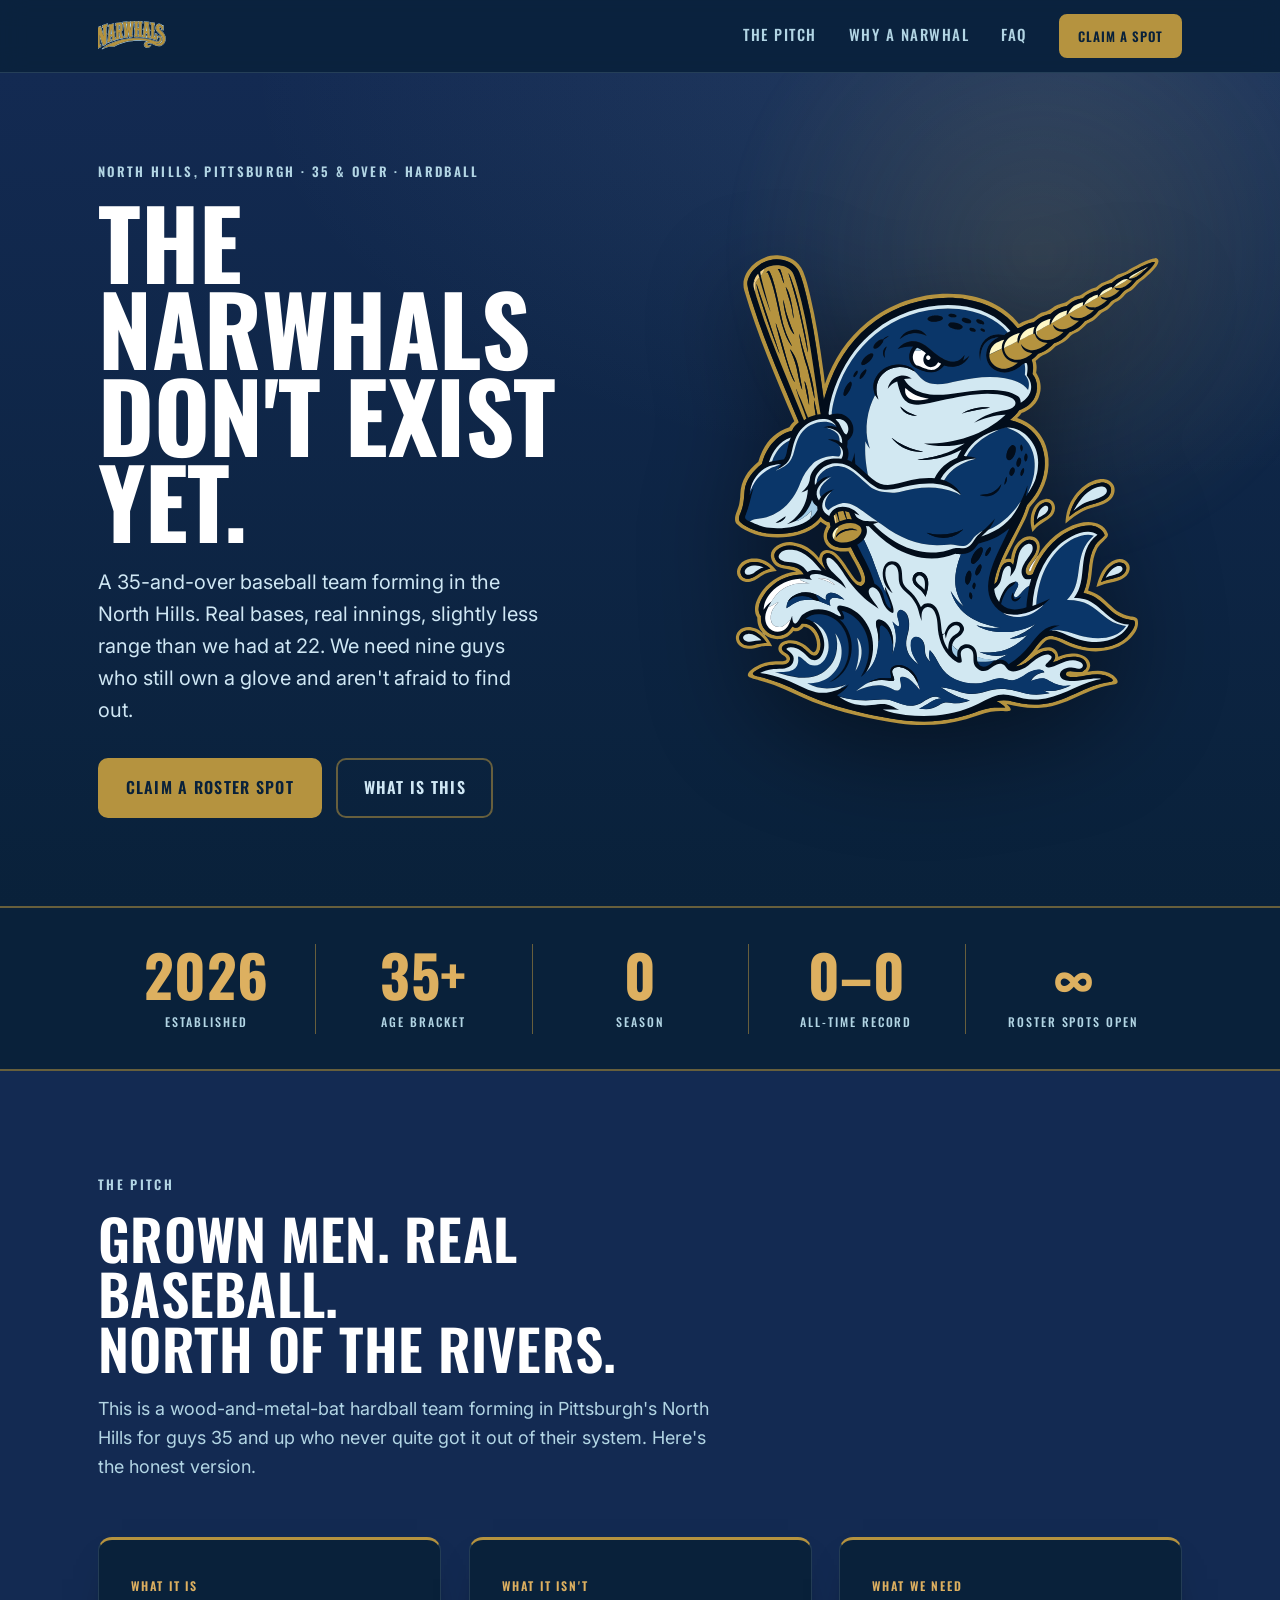
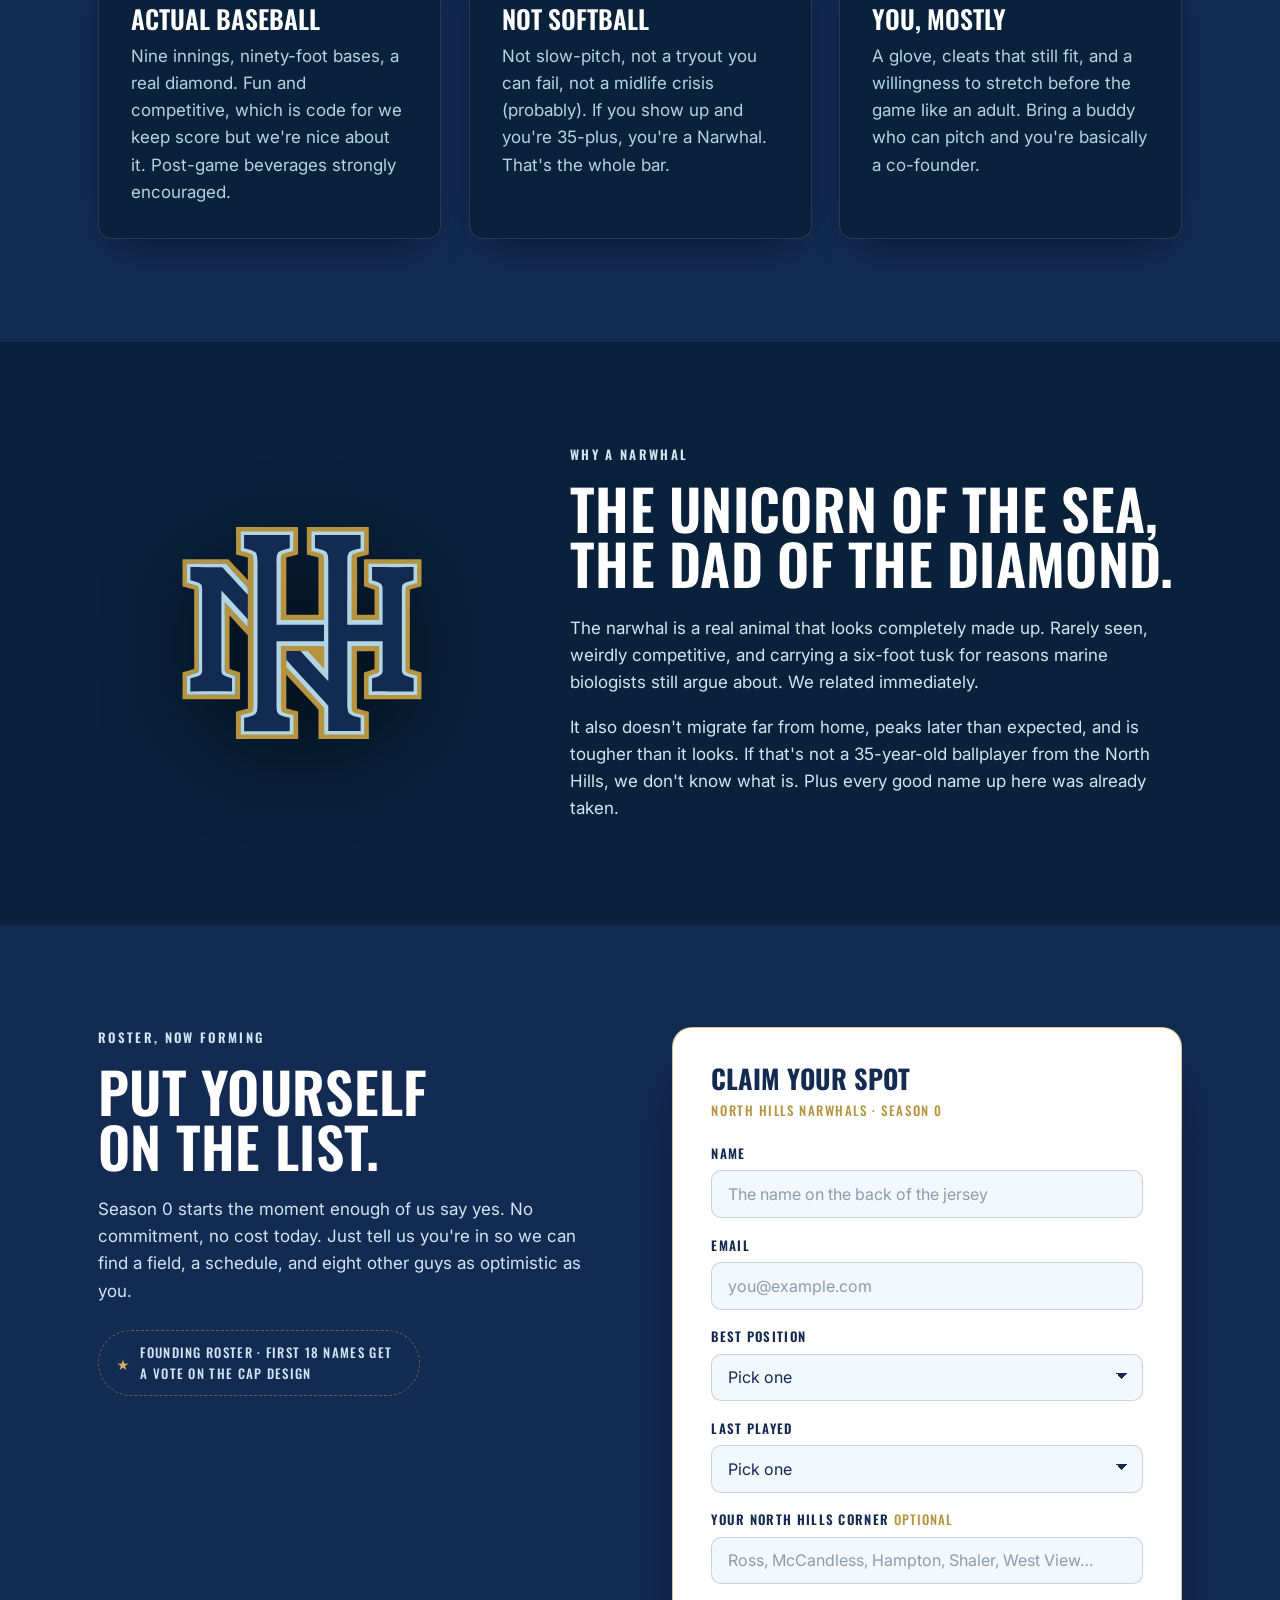
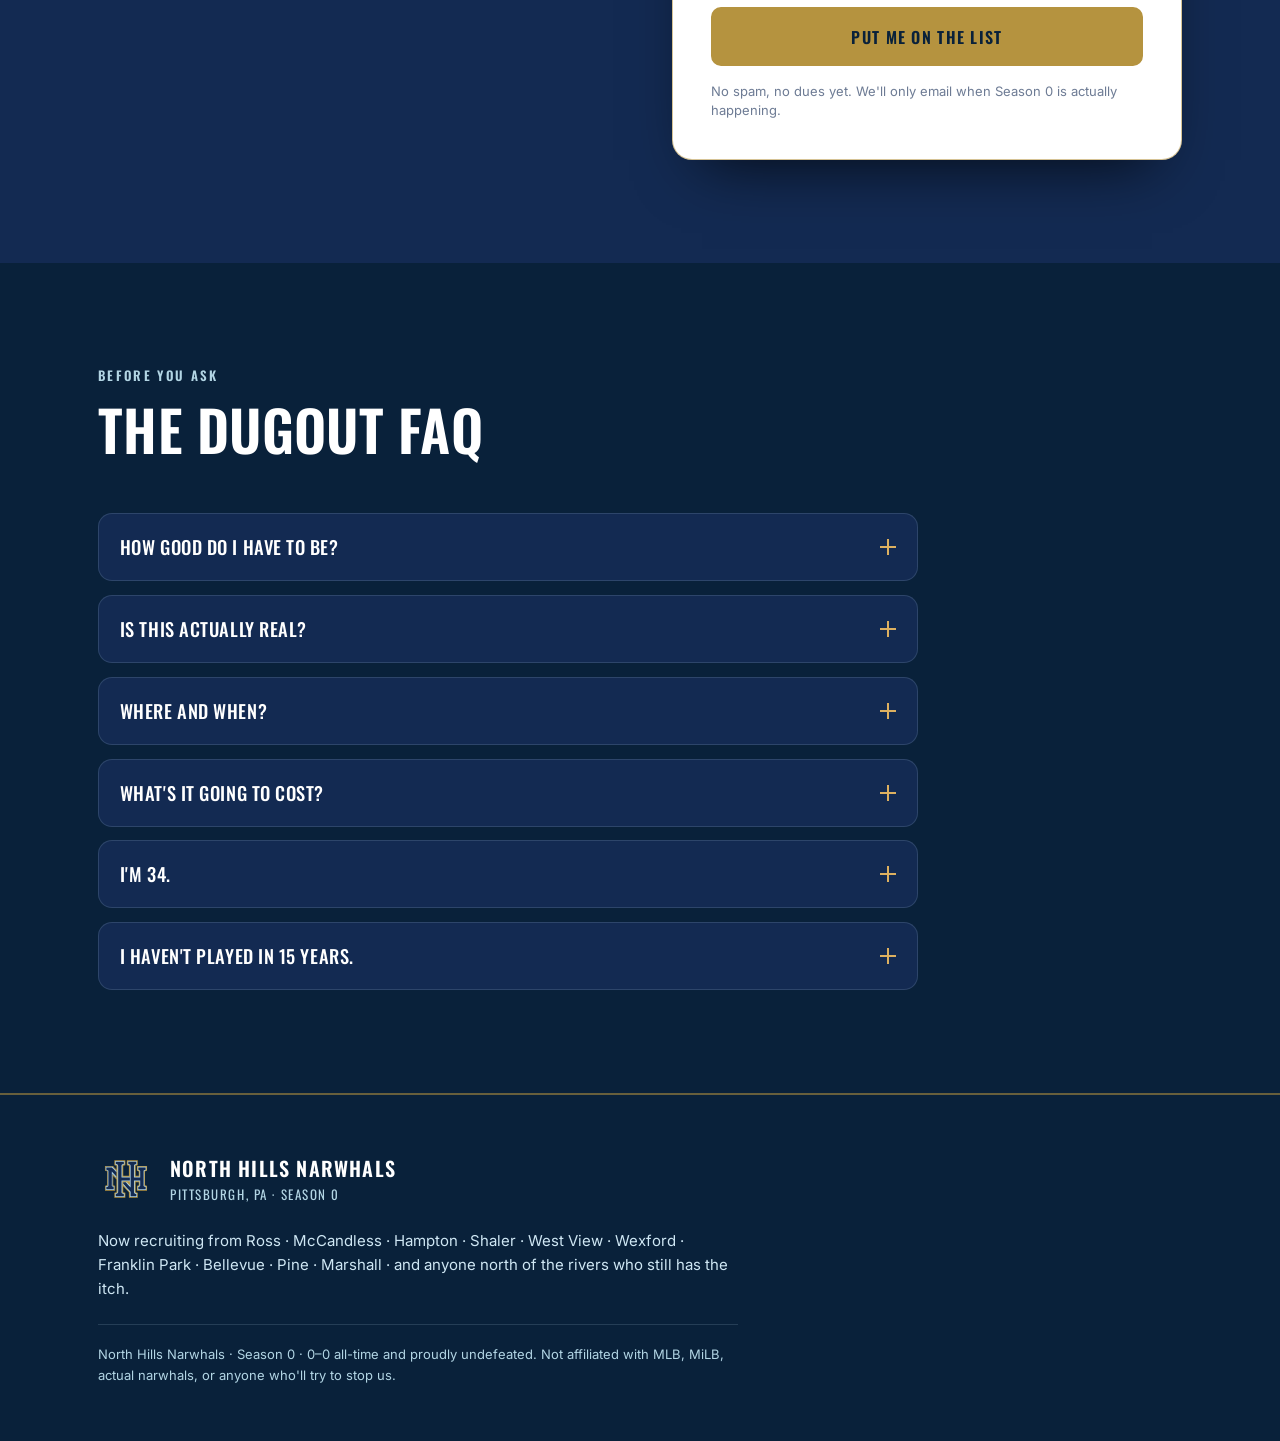
==== index.html @ 92a32669 "Swap header to dark-background wordmark (gold faces, ice-blue outline) Replaces the navy-faced wordm" ====
<!DOCTYPE html>
<html lang="en">
<head>
  <meta charset="UTF-8" />
  <meta name="viewport" content="width=device-width, initial-scale=1.0" />
  <title>North Hills Narwhals — 35 &amp; over hardball, Season 0</title>
  <meta name="description" content="A 35-and-over men's baseball team forming in the North Hills of Pittsburgh. Real bases, real innings. Claim a roster spot for Season 0." />

  <!-- Favicon: the monogram -->
  <link rel="icon" type="image/svg+xml" href="assets/Narwhals-Monogram.svg" />
  <link rel="apple-touch-icon" href="assets/Narwhals-Monogram.svg" />

  <!-- Open Graph -->
  <meta property="og:title" content="North Hills Narwhals — Season 0" />
  <meta property="og:description" content="A 35-and-over baseball team forming in the North Hills of Pittsburgh. 0–0 all-time and undefeated." />
  <meta property="og:type" content="website" />

  <!-- Fonts: Oswald (display) + Inter (body) -->
  <link rel="preconnect" href="https://fonts.googleapis.com" />
  <link rel="preconnect" href="https://fonts.gstatic.com" crossorigin />
  <link href="https://fonts.googleapis.com/css2?family=Oswald:wght@300;400;500;600;700&family=Inter:wght@400;500;600;700&display=swap" rel="stylesheet" />

  <link rel="stylesheet" href="styles.css" />
</head>
<body>
  <a class="skip-link" href="#main">Skip to content</a>

  <!-- ============================ HEADER ============================ -->
  <header class="site-header" id="top">
    <div class="container header-inner">
      <a class="header-logo" href="#top" aria-label="North Hills Narwhals home">
        <span class="logo-plate">
          <!-- Wordmark, inlined from assets/Narwhals-Wordmark.svg with a tightened viewBox -->
          <svg class="wordmark" viewBox="66 296 944 460" xmlns="http://www.w3.org/2000/svg" role="img" aria-label="Narwhals">
            <defs>
              <!-- Dark-background colorway: gold faces, ice-blue outline -->
              <style>
                .wm0 { fill: #B5933F; }
                .wm1 { fill: #B2D5E4; }
                .wm2 { fill: #B5933F; }
                .wm3 { fill: #B5933F; }
                .wm4 { fill: #B5933F; }
              </style>
            </defs>
            <path class="wm1" d="M956.2,485c-5.8-7.3-12.1-14.1-18.7-20.6-14.2-13.8-32.9-26.4-38.4-46.3-2-7.4,2.1-15.3,9.4-9.9,11.5,8.3,12.5,23.7,12.6,36.1,10.2,1.2,24.2,4.9,34.5,7.1.5-22,.6-47.3.2-69.3-4.8-1.2-11.8-3.2-16.5-3.9l-1.6,1c-2.3-.7-7.9-7-10.5-8.9-61.7-44.1-104,31.2-73,85.4,24.5,42.8,79.3,59.3,79.2,114.9,0,2.5.1,5.4-.8,7.5,0,.1.2.3.3.4l-.5.4h.4s-.2.5-.2.5l-.4-.3.2-.2h-.2c.2-.3.3-.6.5-.9-1.1-1.8-.4-4.4-.2-7.2.4-13.7-9.2-36.3-20.3-44.8-13.1-10-32.7-9.8-43.2,4.1-.2-11,0-22,.5-33-11.1-2-22.5-5.6-33.9-7.8-.2,14.3,2.4,34-7.5,44.9-.1-1.4-.2-2.7-.3-4.1-.8-16,.6-32.5-.1-48.5-.6-13.7,0-15.5,9.2-25.5-8.8-12.5-9.5-13.4-9-29.1.5-14.5-1-29.9.4-44.3.2-2.3,6.5-4.8,8.3-5.6,0-10.6,0-21.3,0-31.9-21.3-3.8-40.8-6.6-62.1-9.7,0,11.2-.1,22.5-.3,33.7,6.1,3.1,8.3,4.6,8.4,11.9,0,12.9,0,25.8,0,38.7,0,5.2.4,11.6-1,16.6-1.2,4-5.4,8.4-8.2,11.4,3.6,4.1,8.9,10.5,8.9,16.3,0,20.5,1.1,41.6-.4,61.9,0,1-1.7,1.8-2.5,2.2-7.6-.8-8.5-29.5-9.5-36.5-1.6-11.2-3.4-23.5-3.8-34.6,2-3.8,3.8-5.9,6.6-9.3-9.2-10.3-9.6-13.6-11.1-27.2-1.8-16.7-5.4-33.9-5.9-50.7,0-1.4,4.5-3.7,5.6-4.3-.4-10.1,0-21.6,0-31.8-23.8-3.2-47.8-5.8-71.8-7.6-2.4,2.7-3.2,3.8-5.1,6.9-.4,8.1,0,17,0,25.1,2.6,2.2,3.8,3.4,6.1,5.9-.4,7.4-6.7,56.9-8.7,61.6-1.8,4.3-6.2,8.2-9.2,11.7,6.4,9.2,7.4,9.3,5.9,20.5-2.2,16.1-4.2,32.3-6.5,48.4-.2,1.5-.8,3-1.7,4.1-3.9,4.7-7.1,1.5-9.9-2-.5-4.2-.4-9.2-.3-13.4.5-15.3-.7-30.9.5-46.1.2-2.5,6.8-10.2,8.6-12.4-3-3.4-8.8-9.6-8.8-14.3-.1-19.5-.6-39.1.2-58.5.1-2.5,5.8-5.1,7.7-6,0-11.1,0-22.3,0-33.4-25-.4-49.9-2.3-75.5-2.5-65.4-.6-130.7,3-195.6,10.8v22c-5.9-6-12.8-13.3-19.2-18.7-23.8,2.6-55.3,7.9-78.8,13.3,0,11.2,0,22.4,0,33.6,3.3,1.2,8.2,2.6,8.3,6.9.7,20.5.2,41.1.3,61.6,0,11.7-1.5,13-8.5,21.9,3.9,3.7,5.6,6,8.3,10.5.5,11.5,0,23.5,0,35.1,0,6.1,2.5,30.5-7.2,29.3-3.5-2.6-8.5-53.3-9.5-61.6-.3-2.5,4.3-10,5.8-12.6-.9-.8-1.7-1.5-2.5-2.3-1.5-1.5-5.9-5.7-6.2-7.9-4-22.8-7.1-46.5-9.9-69.5-.3-2.8,3.8-6.1,5.7-7.8v-33.6c-23.5,4.3-54.3,12.8-77,19.4l-.2,31.3c2.4,1.1,4.1,2.1,6.3,3.4,0,3-.4,7.2-.8,10.2-3.1,22.2-4.3,45.1-8.7,67-.7,3.5-6.3,10.9-8.5,13.8,2.8,3.1,4.8,5.9,6.8,9.5.3,9.9-2.5,22.7-3.4,32.9-1.1,11.8-2.8,24-4.4,35.8-.9,6.7-4.7,9.7-10,13.2-.5,12.7.3,26.4-.2,39.6,19.6-9.4,39.7-18,60-25.7-.3-11,.2-21.6-.4-32.8h-2.2c-1.9-.2-2.1,0-3.8-1.1-2.7-3.6.8-22,1.5-27.9,3.8-1.4,8.2-2.9,12.1-4.2.7,6.8,2.6,15.2,2.3,21.7-.2,4.5-4,7.2-7.2,9.8-.9,9.8,0,23.4.1,33.7,27.7-10.3,54.1-17.9,82.4-25.9,6.5-1.9,13.1-3.6,19.6-5.2,3.7-.9,9.8-2.2,13-3.5,0-4.9,0-9.7,0-14.6,1.3,4.3,2.2,9.7,3,14.1,6-.8,14.2-3,20.4-4.3,9.7-2,19.5-3.9,29.3-5.6-.3-10.9,0-22.6,0-33.5-5.2-.2-6.6,0-11.1-2.6-2.7-5.7-4.3-15.3-5.8-21.8-2.7-11.8-5.3-23.6-7.7-35.4,12.9-18.8,13.7-9.7,13.4-34.5,0-6-.8-57.5.3-59.5,3.2.3,4.1,4.8,4.5,7.6,4.9,33.4,8.7,67,12.8,100.6,1.6,13.1,4,26.5,4.1,39.6,0,2.4-4.4,5.1-6.1,6.3,1.5,10.6,3.1,21.2,4.9,31.8,12.7-2.9,35.4-5.3,48.9-7.1,1.6-9.3,2.7-20.2,3.9-29.7.9-7.6,1.7-15.1,2.4-22.7.9,7.8,1.2,15.3,1.9,23.1,1.1,9.4,2.2,19.2,3.5,28.5,16.8-1.3,33.6-3,50.3-4.1,1.4-10.1,2.5-20.3,3.9-30.5-1.5-.8-6.8-3.5-6.6-5.5,4.5-47.3,10.8-94.5,16.6-141.7,1.4-11.3,11-11.1,12.1-1.4.6,5.5-.9,14.2-.2,20-.1,11.1.4,22.6-.2,33.6-.3,5.5-5.5,11-9,15.2,2.9,3.4,7,7.5,8.3,11.8,1.9,6.4,1,51,.5,60.3-2.9,3.6-3.8,4.1-8,6.1v31.4c37.7-1,75.4.1,113,3.3,12.4,1.2,24.8,2.5,37.1,4,3.5.4,15.8,2.1,18.6,2-.7-3.7.2-26.5.3-31.7-11.6-1.4-6.8-18.4-5.8-26.3l11.2,1.3c.6,3.8,3.4,20.1,2.1,22.7-1.8,1.7-3.6,2.5-6.1,2.9-1.1,6.5.2,23.8,0,31.6,39.2,6.3,77.7,14.1,115.4,26.8,10.2,3.5,20.5,7.1,30.6,10.8,0-13-1-24.8,8.5-35.1,7.3-7.9,26.3-7.8,25,6.1-1,10.4-2.9,19.8-11.2,27-18.8,15.9-43.9,6.3-64.2-.5-12.2-4.1-24.4-8.4-36.6-11.9-27.8-7.8-56.1-13.8-84.6-18-159.9-23.5-341.5,3.6-487.7,72.9-29.5,14-59.4,31.8-84.6,52.6-3.1,2.5-19.9,18.3-16.3,22.5,4,0,18.8-7.1,23.8-9.1,5.2-2,10.4-3.9,15.6-5.6,38.4-13.2,85.1-20.6,125.5-17.9,115.7-70.5,277.4-96,411-80.6,10.2,1.2,22.4,2.3,32.5,4.1-4.8,2.1-10.5,4.3-15,6.9-19.8,11.5-29.6,35.5-20.2,57.1,4.7,10.6,13.4,18.9,24.2,23,27.7,10.7,61.9-4.3,73.5-32.2,1-2.3,1.8-7,.9-9.5-1.1-1.1-.5-.9-1.8-1.2-12.1,4.6-22.4,11-35.7,9.9-5.2-.4-11.5-.3-13.3-6.4-4.9-16.6,18.2-18.4,29.1-18.3,29.2.4,52.2,19.7,78.4,29.6,14.3,5.4,29.1,8.8,44.5,8.7,12.7,0,25.2-2.6,36.9-7.5,17-7.1,31.4-19.4,40.9-35.2,16.1-26.6,20.1-59.3,12.5-89.3-4.6-17.5-12.8-33.9-24.1-48ZM253.5,592v-20.8c8.7-6.3,8.1-11.7,6.9-21.6-.9-7.3-2-14.7-3-22-8.3,2.5-16.6,5.1-24.8,7.9-1,6.5-5.7,33.6-2.3,38.6,1.3,1.8,2.8,2.4,4.9,2.6.7,0,1.3.1,2,.2,0,6.8-.2,13.8-.2,20.6-10.7,4.6-21.5,8.8-32.1,13.7-2.2,1-4.9,2.3-7.1,3.1-1.6,1-4.4,1.9-6.2,2.6,0-5.4-.4-18.7.3-23.7,8.3-6.9,10-11.7,10.9-22.5,1.7-18.9,4.9-38,6.6-56.9.3-3,.4-5.9.5-8.9-1.9-3.5-2.8-5.3-5.2-8.4,1.9-2.6,6.5-8.5,7-11.6,3.3-22,5.6-44.4,8.3-66.5,1.1-9,3.8-15.4-5.3-19.6v-20.8c20.5-5.7,41.9-10.5,61.9-16.1v22c-6.8,4.5-6,9.1-5,16.1,3.1,21.6,5.6,43.3,9.3,64.8.8,4.5,4.7,7.9,8.1,10.6-1.7,2.7-5.1,7.9-4.8,11.2,1.2,15.9,4.1,31.7,5.8,47.6.5,4.4,1.1,8.8,1.9,13.2,1.1,5.7,2.7,7.1,8.2,8.5v21.1c-15.8,5.1-30.6,9.6-46.5,15.1ZM396,443.9c-3.5,6.1-9.4,12.5-13.9,18.2,1.7,8.5,11.6,59.6,15.1,64,2.5,3.2,5.9,4,9.7,4.5.1,6.8.1,13.7,0,20.5-12.1,2.2-24.2,4.7-36.2,7.5-3.8-26.7-10.8-58.4-15.8-85l-9.4,2.7v25.6c.2,8.2-.2,16.5,0,24.7.1,9-.3,12.9,9.1,15.1,0,6.9,0,13.7,0,20.6-5.8,1.8-13.4,3.4-19.4,4.9-9.2,2.4-18.4,4.9-27.6,7.7-.2-7,0-14.2,0-21.3.7-.5,1.4-1,2-1.6,3.3-2.8,5.3-6.2,5.4-11,.3-19.3,1-39.7,0-59-.2-2.8-4.5-7.9-6.3-10,1.7-1.9,3.4-4,4.6-6.3,1.1-2,1.7-4.1,1.9-6.3.7-7.4.5-72.1-.8-75.4-1.3-3.4-4.2-4.7-7.3-5.9v-22.4c17.8-4.5,47.4-8.9,65.9-11.5,4.8-1,19.3,16.1,23.2,20.1v79.6ZM359.2,535.2c-2.5-.5-6.6-1.2-6.6-4.6,0-10.2-.2-20.5,0-30.7,1.7,4.2,5.7,29.6,6.6,35.3ZM550.5,352.1c-11,5.9-9.2,14.7-10.7,26.1l-4.4,36.2-7.1,60.7c-1.1,9.1-2.2,18.1-3.2,27.2-.9,7.8-1.6,10.5,5.7,14.9-.6,6.7-1.3,13.5-2.2,20.2-12.7.3-25.2,1.9-37.9,2.6l-7.4-59c-.9-7.4-2.6-26-4.2-32.3l-12.5,93.7c-11.7,1.1-24.9,3.7-36.9,4.9-.7-6-1.6-14-2.8-19.8,2.6-2.7,5.7-5.5,5.6-9.7,0-5.5-.9-10.9-1.5-16.3l-3.1-26-11.2-89.4c-.7-6.6-1.1-12.5-3.1-18.8-3-2.9-4.4-3.6-8.4-5,0-7.5,0-15.1,0-22.6,14.2-2,31.1-3.6,45.4-4.7,0,7.6,0,15.2.2,22.8-3,1.6-6.6,3.6-6.4,7.4.6,11.1,2.3,22.5,3.6,33.5l6.1,56.2c.7-4.4,1.2-9.4,1.7-13.9,2.6-26.8,7.1-53.9,9.4-80.7-1.5-1.6-2.9-2.4-4.6-3.7v-22.5c13.2-.4,27.7-2.2,41.3-2.7l-.2,22.6c-2.6,1.6-3.1,2.2-5.1,4.4.2,8,2.6,26.5,3.6,34.8,2.2,18.2,3.8,38.2,6.4,56.2l5.1-44.6c1.6-13.1,4.7-33.3,4.9-46.9,0-1.8-3.5-3.8-5.1-4.7.2-7.3.1-15,.1-22.3l35.7-1.3c.8,0,1.8,0,2.6,0,1.5,1.6.8,18.8.8,22.3ZM609.6,358.3c5,.9,5.3,3.1,5.3,7.8,0,15.2.3,30.4,0,45.6-.2.2-.4.5-.6.7h-2.4c0,0-6.3-.3-6.3-.3,0-11.5,0-23,.1-34.5,0-4.9,0-10.5.5-15.3.2-1.9,1.9-2.9,3.4-4ZM607.4,508.6c-3.2-3.3-2-16.3-2-20.5v-33.4c3.1,0,6.4.1,9.4.2-.4,9.5,1.2,47.9-1.3,53.4-2.1,1.6-4.3,2.3-6.2.3ZM661,539.1l-46.7-2.6c-.2-6.7-.2-13.3-.1-20,3.7-2.1,6.9-4.2,7.4-8.8.8-7,.5-14.2.5-21.3v-38.8c-8-.4-15.9-.6-23.8-.7l-.3,39.3c0,6.4-.4,15.3.6,21.5.7,4.3,4,6.5,7.4,8.5,0,6.7.1,13.3.3,20-15.2.2-31.2-.3-46.8-.1v-19.6c9.9-6.7,8.1-11.5,8-22.7-.1-16.5.8-33.3-.4-49.7-.2-2.6-4.9-8.4-6.5-10.5,2.8-3.4,7.1-8.9,7.1-13.5-.3-20.7,1.4-42.1-1-62.5-.3-2.6-4.7-4.9-6.7-5.8l.4-22.1c15.4-.2,30.9-.2,46.3,0l-.2,22.6c-5,1.9-7.4,4.2-7.9,9.8-.5,6.1-.3,12.2-.3,18.3,0,13.1,0,26.2,0,39.2,8,.5,15.7.4,23.8,1,0-11.5,0-23,0-34.5,0-7.7.7-19.8-.9-27.3-.7-3.1-4.1-5.2-6.8-6.6v-22.1c15.6.4,31.1,1,46.6,2-.2,7.2-.2,14.4-.1,21.6l-.8.5c-9,5.3-7.1,13.2-7.1,22.9,0,16.2-.3,32.8.7,48.9.2,3,4.4,8.2,6.3,10.7-2.6,3.3-6.8,8.2-6.8,12.6,0,20.9-1.3,42.6.9,63.3.3,2.6,4.7,4.8,6.7,5.7.2,7.1.2,13.9,0,20.9ZM774.5,555.6c-13-3.5-31.5-6.4-45.2-8.8v-19.6c7.4-2.5,7.2-6.4,6.6-13.2-.8-8.2-1.8-16.4-3-24.6-7.5-1.2-16-2.2-23.6-3.2-.6,7.7-2.4,15.6-3.1,23.4-.8,8.6.6,11.8,7.9,15.7v19.3c-13.5-.7-29.4-4.1-44.1-4.8-.2-6.9-.3-13.7-.2-20.6,11-3.4,10.1-13.1,11.4-23.2,2.1-16,4.8-32.3,5.6-48.3.1-2.5-3.4-7.9-4.8-10,2.8-2.7,7.1-7.2,7.7-11.1,2.8-18.5,5.3-37.1,7.9-55.6,1.2-8.3,1.4-10.9-5.5-15.8,0-7.1,0-14.3.2-21.4,19.7,1.3,42.1,4.2,61.7,6.7v21c-8.5,4.5-6.1,10.7-4.9,19.2,2.8,19.1,4.2,38.6,7.9,57.5.5,2.6,4.9,7.5,6.8,9.5-7,7.8-5.4,11.7-4.1,21.2,2.5,18.2,4.5,36.6,7.3,54.7.8,5,3.9,7.8,7.9,10.4,0,7.1-.1,14.3-.4,21.4ZM861.6,535.8v44.5c-26-9.4-52.5-17.1-79.3-23.3,0-6.4-.4-13.4.1-19.8.4-3.8,6.5-3.8,6.6-8.3.6-23,.9-46.5,0-69.5-.1-3.3-4.3-8.8-6.3-11.4,1.7-1.8,3-3.4,4.3-5.6,1.3-2.3,2.1-4.8,2.3-7.4.7-6.9.7-57.8-.7-62.4-1.1-3.5-3.8-5.3-6.9-7v-21.6c14.7,1.3,32.7,5.2,47.5,7.4-.5,5.5-.4,14.5-.6,20.4-5.4,3-8.3,5.4-8.3,12.1.2,20.1-1.3,41.1.9,61,.3,2.6,4.8,7.8,6.5,9.9-2.7,2.9-6.8,7.9-7.2,11.6-.9,8.4-.5,18.9-.4,27.4v45.1c1.7.4,6.8,1.5,8.1,1.4,15-1.7,14-32,14-42,6.1,1.3,13,3.2,19.2,4.7-.3,10.5.1,21.8,0,32.6ZM975.9,575.1c-2.1,18.8-7.9,36.7-19.8,51.7-13.4,17-33,27.9-54.6,30.3-14.8,1.6-29.7.1-43.9-4.3-35.8-11.5-68.6-40.8-108.1-31.4-15.2,3.6-27.9,18.6-12.5,30.7,13.4,10.5,31.1,4.4,44.4-1.7-5.7,11.6-17.8,23.8-30.2,27.6-59.5,18.1-82.6-55.3-22.5-74.4,15.5-4.9,27-3.8,43-3.8-11.1-2.2-21.8-5.2-33-7.3-20.7-3.8-43.9-6.8-64.8-8.6-127.6-11-283.7,15.6-393.9,82.5-35.8-4.7-88.9,6.5-122.9,17.5-7.3,2.4-14.9,5.6-22.1,8.2,17.2-16.3,51-36.6,72.1-47.5,120.5-61.8,272.4-91,407.5-87.4,56.1,1.1,111.9,9.1,166.1,23.8,14,3.9,28.7,8.8,42.4,13.5,22.6,7.8,52.7,17.9,73-1.1,7.3-6.8,11.5-16.2,11.6-26.2.2-11.3-5.3-15.6-5.4-18.5l2-2.4c-11.5-4.5-18.3-2.6-27,6,1.8-5.2,2.9-7.3,6.1-11.8-6.7,3.2-9.7,5.1-14.8,10.5.6-4.7,1-7.9,3-12.3,3.7-8,13.5-13.8,22.5-12.6,9.7,1.3,18.5,6.6,24.2,14.6,8.4,11.7,10.9,26.5,8.5,40.6-2.3,13.8-10,26.1-21.5,34.1-16,11.1-36,13.6-54.8,10.1-.8-.2-1.7-.3-2.5-.5,30.5,15.1,70,7.5,85.7-24.9,8.5-17.8,9.6-38.3,3-56.9-18.4-51.6-82.5-65.8-84.5-124.4-.7-21.8,6-43.9,28.4-52.8,10.5-4.2,22.3-1.1,31.9,3.6,11.3,5.5,18.2,12.9,25.3,23.2,2.8-2.8,6-7.6,10.3-5.1.8,4.1.5,16.1.5,21-.1,11,0,22.4-.2,33.4l-20.1-4.7c-.1-13.4-2.8-23.1-12.4-33.1-5.2-5.4-14.8-8.3-20.7-2.1-3,3.2-3.6,9.2-3.1,13.3,3.4,27.3,33.1,44.6,50.1,63.7,11.8,13.3,20.9,27,27.2,43.4,6.5,16.6,8.9,34.6,6.8,52.3Z"/>
            <polygon class="wm0" points="932.6 579.5 932.8 579 932.4 579 932.2 579.2 932.6 579.5"/>
            <path class="wm0" d="M932.7,578.1c1-2.2.9-5,.8-7.5l-1,.3c-.2,2.8-.9,5.4.2,7.2Z"/>
            <path class="wm0" d="M932.4,579l.5-.4c-.1-.1-.2-.3-.3-.4-.1.3-.3.6-.5.9h.2Z"/>
            <path class="wm3" d="M941.9,479.4c-17-19.1-46.6-36.4-50.1-63.7-.5-4.1.1-10.1,3.1-13.3,5.9-6.2,15.5-3.3,20.7,2.1,9.6,9.9,12.3,19.6,12.4,33.1l20.1,4.7c.3-11,.1-22.4.2-33.4,0-4.9.3-16.9-.5-21-4.3-2.4-7.5,2.3-10.3,5.1-7.1-10.2-14-17.6-25.3-23.2-9.6-4.7-21.4-7.8-31.9-3.6-22.4,8.9-29.1,31.1-28.4,52.8,2,58.6,66.1,72.8,84.5,124.4,6.5,18.6,5.5,39.1-3,56.9-15.7,32.4-55.2,39.9-85.7,24.9.8.2,1.7.4,2.5.5,18.8,3.5,38.8,1,54.8-10.1,11.5-8,19.2-20.3,21.5-34.1,2.4-14.1,0-28.9-8.5-40.6-5.7-8-14.5-13.3-24.2-14.6-9-1.2-18.8,4.6-22.5,12.6-2,4.4-2.4,7.7-3,12.3,5.1-5.4,8.1-7.3,14.8-10.5-3.2,4.5-4.3,6.7-6.1,11.8,8.7-8.7,15.5-10.6,27-6,3.3,1.8,4.7,2.6,7.7,4.9-3-1.1-6.4-2.4-9.7-2.5.2,2.9,5.6,7.2,5.4,18.5-.1,9.9-4.3,19.4-11.6,26.2-20.2,19-50.4,8.8-73,1.1-13.8-4.7-28.4-9.7-42.4-13.5-54.2-14.8-110-22.8-166.1-23.8-135.1-3.5-286.9,25.6-407.5,87.4-21.1,10.8-55,31.2-72.1,47.5,7.2-2.6,14.8-5.8,22.1-8.2,34-11.1,87.1-22.2,122.9-17.5,110.3-66.9,266.3-93.4,393.9-82.5,21,1.8,44.1,4.7,64.8,8.6,11.2,2.1,22,5,33,7.3-16,0-27.4-1.1-43,3.8-60.1,19.1-37,92.5,22.5,74.4,12.3-3.8,24.5-16,30.2-27.6-13.4,6.1-31,12.2-44.4,1.7-15.4-12.1-2.7-27.1,12.5-30.7,39.5-9.3,72.3,19.9,108.1,31.4,14.2,4.4,29.1,5.9,43.9,4.3,21.5-2.4,41.2-13.3,54.6-30.3,11.9-15,17.7-32.9,19.8-51.7,2.1-17.7-.2-35.7-6.8-52.3-6.3-16.5-15.4-30.1-27.2-43.4Z"/>
            <path class="wm2" d="M904.2,546.7l-2,2.4c3.3,0,6.6,1.4,9.7,2.5-3-2.3-4.4-3.1-7.7-4.9Z"/>
            <path class="wm3" d="M547.1,329.7l-35.7,1.3c0,7.3,0,15.1-.1,22.3,1.6.9,5.1,2.8,5.1,4.7-.2,13.6-3.3,33.9-4.9,46.9l-5.1,44.6c-2.7-18-4.3-38-6.4-56.2-1-8.3-3.3-26.9-3.6-34.8,2-2.2,2.5-2.8,5.1-4.4l.2-22.6c-13.6.5-28,2.3-41.2,2.7v22.5c1.7,1.2,3,2.1,4.5,3.7-2.2,26.8-6.8,53.9-9.4,80.7-.4,4.4-1,9.5-1.7,13.9l-6.1-56.2c-1.3-11.1-2.9-22.4-3.6-33.5-.2-3.8,3.4-5.9,6.4-7.4-.2-7.6-.3-15.2-.2-22.8-14.3,1.2-31.2,2.8-45.4,4.7,0,7.5-.1,15.1,0,22.6,4,1.4,5.4,2.1,8.4,5,2.1,6.3,2.4,12.2,3.1,18.8l11.2,89.4,3.1,26c.7,5.4,1.4,10.8,1.5,16.3,0,4.1-3,6.9-5.6,9.7,1.2,5.8,2.1,13.8,2.8,19.8,12.1-1.2,25.2-3.9,36.9-4.9l12.5-93.7c1.5,6.3,3.3,24.9,4.2,32.3l7.4,59c12.7-.7,25.2-2.3,37.9-2.6.9-6.7,1.6-13.5,2.2-20.2-7.3-4.4-6.5-7.1-5.7-14.9,1-9.1,2.1-18.1,3.2-27.2l7.1-60.7,4.4-36.2c1.4-11.4-.4-20.1,10.7-26.1,0-3.5.7-20.7-.8-22.3-.8,0-1.8,0-2.6,0Z"/>
            <path class="wm3" d="M372.8,344.2c-18.5,2.6-48.1,7-65.9,11.5v22.4c3.1,1.3,6,2.5,7.3,5.9,1.2,3.3,1.5,68,.8,75.4-.2,2.3-.8,4.3-1.9,6.3-1.2,2.3-2.9,4.4-4.6,6.3,1.8,2.1,6.1,7.2,6.3,10,1.1,19.2.4,39.7,0,59,0,4.8-2.1,8.2-5.4,11-.7.6-1.3,1.1-2,1.6,0,7-.2,14.3,0,21.3,9.2-2.7,18.4-5.3,27.6-7.7,6-1.5,13.6-3.1,19.4-4.9,0-6.9.1-13.7,0-20.6-9.4-2.2-9-6.1-9.1-15.1-.1-8.2.2-16.5.2-24.7v-25.6c-.1,0,9.3-2.7,9.3-2.7,5.1,26.7,12,58.4,15.8,85,12-2.8,24.1-5.3,36.2-7.5,0-6.8,0-13.7,0-20.5-3.8-.6-7.2-1.3-9.7-4.5-3.5-4.4-13.4-55.5-15.1-64,4.5-5.7,10.3-12.2,13.9-18.2v-79.6c-3.8-4-18.4-21.1-23.2-20.1ZM365.8,434.9c-1.8,4.7-5.3,6.9-9.8,8.7l-10.5,2.7v-68.1c3.1-.4,6.3-1,9.4-1.5,1.9-.2,3.7-.3,5.6.3,2.2.6,4.2,2.4,5.2,4.5,1.6,3.3,1.7,49.3,0,53.5Z"/>
            <path class="wm1" d="M360.5,376.9c-1.9-.6-3.7-.5-5.6-.3-3.1.5-6.4,1.1-9.4,1.5v68.1s10.5-2.7,10.5-2.7c4.4-1.8,7.9-4,9.8-8.7,1.7-4.2,1.6-50.2,0-53.5-1-2-3-3.8-5.2-4.5ZM359.7,430.4c0,2-1.1,3-2.5,4.2l-4.7,2.5c.3-16.7-.3-33.8.3-50.5,0-1,.8-2,1.4-2.7,2,.1,3.3.4,4.7,1.8,1.6,3.2.5,38.6.8,44.7Z"/>
            <path class="wm3" d="M291.7,547.3c-.8-4.4-1.5-8.8-1.9-13.2-1.7-15.9-4.7-31.7-5.8-47.6-.2-3.3,3.1-8.5,4.8-11.2-3.3-2.7-7.3-6.1-8.1-10.6-3.7-21.5-6.1-43.2-9.3-64.8-1-7.1-1.7-11.7,5-16.1v-22c-20.1,5.6-41.4,10.5-61.9,16.1v20.8c9.1,4.2,6.4,10.6,5.2,19.6-2.7,22.1-5.1,44.5-8.3,66.5-.5,3.1-5,9.1-7,11.6,2.5,3.1,3.4,4.9,5.2,8.4,0,3-.2,6-.5,8.9-1.7,18.9-5,38-6.6,56.9-.9,10.8-2.6,15.5-10.9,22.5.6,4.7,2.3,17.2.9,21.2l.5.8,3.7-1.4,1,.5c2.3-.8,4.9-2.1,7.1-3.1,10.6-4.9,21.4-9.1,32.1-13.7,0-6.8.1-13.8.2-20.6-.7,0-1.3,0-2-.2-2.1-.3-3.6-.8-4.9-2.6-3.4-4.9,1.3-32.1,2.3-38.6,8.2-2.8,16.5-5.4,24.8-7.9,1,7.3,2.1,14.7,3,22,1.2,9.9,1.8,15.3-6.8,21.6v20.8c15.8-5.5,30.6-10,46.5-15.1v-21.1c-5.6-1.4-7.2-2.8-8.3-8.5ZM242.4,504.5l-7,2.1c2.6-23.6,5.7-47.2,7.9-70.9.3-3.5.7-7.3,1.3-10.8,1.4,6,2.7,19.1,3.5,25.6,2.1,16.7,4.2,33.4,6.1,50.1-3.8,1.5-7.9,2.7-11.8,4Z"/>
            <path class="wm4" d="M193.1,615.2l-.5-.8c1.5-4-.3-16.5-.9-21.2-.7,5-.3,18.3-.3,23.7,1.8-.7,4.6-1.6,6.2-2.6l-1-.5-3.7,1.4Z"/>
            <path class="wm1" d="M244.6,424.8c-.7,3.5-1,7.3-1.3,10.8-2.1,23.7-5.3,47.3-7.9,70.9l7-2.1c3.9-1.3,8-2.5,11.8-4-1.9-16.7-4-33.4-6.1-50.1-.8-6.4-2.1-19.6-3.5-25.6Z"/>
            <path class="wm3" d="M654.3,512.5c-2.2-20.8-.9-42.4-.9-63.3,0-4.4,4.2-9.3,6.8-12.6-1.9-2.4-6.1-7.6-6.3-10.7-1-16.1-.7-32.7-.7-48.9,0-9.7-1.9-17.6,7.1-22.9l.8-.5c0-7.2,0-14.4.1-21.6-15.5-1-31-1.6-46.5-2v22.1c2.6,1.4,6,3.4,6.7,6.6,1.6,7.5.9,19.6.9,27.3,0,11.5-.1,23,0,34.5-8-.6-15.8-.5-23.8-1,0-13.1,0-26.2,0-39.2,0-6.1-.2-12.3.3-18.3.5-5.5,2.9-7.9,7.9-9.8l.2-22.6c-15.4-.2-30.9-.2-46.3,0l-.4,22.1c2,.9,6.4,3.2,6.7,5.8,2.4,20.5.7,41.9,1,62.5,0,4.6-4.2,10.1-7.1,13.5,1.6,2.1,6.3,7.9,6.5,10.5,1.1,16.4.2,33.2.4,49.7,0,11.2,1.9,16-8,22.7v19.6c15.5-.2,31.5.3,46.8.1-.1-6.7-.2-13.3-.3-20-3.4-2-6.7-4.2-7.4-8.5-1-6.2-.6-15.1-.6-21.5l.3-39.3c7.9,0,15.8.2,23.7.7v38.8c0,7,.4,14.3-.4,21.3-.5,4.6-3.7,6.7-7.4,8.8,0,6.7-.1,13.3.1,20l46.7,2.6c0-7.1.2-13.9,0-20.9-2-.9-6.4-3.1-6.7-5.7Z"/>
            <path class="wm3" d="M767,523.8c-2.8-18.2-4.8-36.5-7.3-54.7-1.3-9.6-2.9-13.4,4.1-21.2-1.8-2-6.3-6.9-6.8-9.5-3.7-18.9-5.1-38.4-7.9-57.5-1.2-8.5-3.6-14.7,4.8-19.2v-21c-19.5-2.5-41.9-5.4-61.6-6.7-.2,7.1-.3,14.3-.2,21.4,6.9,4.8,6.6,7.5,5.5,15.8-2.6,18.5-5.1,37.1-7.9,55.6-.6,3.9-4.9,8.5-7.7,11.1,1.4,2.2,4.9,7.6,4.8,10-.8,16-3.6,32.3-5.6,48.3-1.3,10.1-.4,19.7-11.4,23.2,0,6.9,0,13.7.2,20.6,14.7.7,30.6,4.1,44.2,4.8v-19.3c-7.3-3.9-8.7-7.1-8-15.7.7-7.7,2.5-15.7,3.1-23.4,7.6,1,16.1,2,23.6,3.2,1.1,8.2,2.1,16.4,3,24.6.7,6.8.9,10.7-6.7,13.2v19.6c13.8,2.4,32.3,5.3,45.3,8.8.3-7.1.4-14.3.4-21.4-4-2.6-7.1-5.5-7.9-10.4ZM721.6,461.2c-3.3-.4-6.5-.8-9.8-1.4,3.2-23.3,6.1-46.6,8.8-69.9.8.8,8.5,65.3,9.4,72.4l-8.5-1Z"/>
            <path class="wm1" d="M711.9,459.8c3.2.6,6.5,1,9.8,1.4l8.5,1c-.9-7.1-8.6-71.5-9.4-72.4-2.7,23.3-5.6,46.6-8.8,69.9Z"/>
            <path class="wm3" d="M842.5,498.6c0,10,1,40.3-14,42-1.3.2-6.3-1-8-1.4v-45.1c-.1-8.5-.6-19,.3-27.4.4-3.8,4.5-8.8,7.2-11.6-1.7-2-6.2-7.3-6.5-9.9-2.2-19.9-.7-40.9-.9-61,0-6.7,2.8-9.1,8.3-12.1.1-5.8,0-14.9.6-20.4-14.8-2.2-32.8-6.1-47.4-7.4v21.6c3,1.6,5.8,3.5,6.8,7,1.4,4.6,1.4,55.5.7,62.4-.2,2.6-1,5.1-2.3,7.4-1.3,2.2-2.6,3.8-4.3,5.6,1.9,2.6,6.1,8.1,6.3,11.4.9,23,.6,46.4,0,69.5-.1,4.5-6.3,4.5-6.6,8.3-.5,6.4-.2,13.3-.1,19.8,26.8,6.2,53.3,13.9,79.2,23.3v-44.5c.3-10.7-.1-22.1.2-32.6-6.2-1.5-13.1-3.4-19.2-4.7Z"/>
            <path class="wm1" d="M95.6,628.3c-.2-23.4,0-46.8.1-70.2,4.6,10.9,9.9,29.2,13.6,40.8,7.2,21.8,14.3,43.7,21.2,65.7,14.5-8.2,28.5-17.4,43.4-24.9,2.8-1.4,5.9-3,8.5-4.5,0-26.2.2-52.5.5-78.7,0-11.9-.1-27.4,1.3-39.3.5-4,6.5-11.7,9.2-15-7.7-7.7-9.6-9.3-9.6-20,0-14.2.2-28.5.4-42.7,0-11-.5-22.6,1.6-33.3,1.2-6.5,8.1-10,13.2-13,0-4.5.3-36.8-.4-38.5l-.5-.2c-26.3,9.1-52,15.9-78,27.4,0,11.7,0,23.4,0,35.1,4.4,0,13.8-1.1,14.3,5.3.4,6.6.2,13.8.1,20.5,0,12.7-.1,25.3-.4,38-3.1-9.2-5.5-18.6-8.5-27.8-7.1-21.9-13.4-44.1-20.6-66-17.6,7.3-34.9,15.1-51.9,23.5-7.2,3.5-15.4,8.2-22.5,11.3,0,12.8,0,25.6,0,38.4,4.8-.6,13.2-2.3,16.9.8,1.5,1.2,1.8,7.8,1.8,9.8,0,13.2,0,26.4-.2,39.7,0,7.5.2,18.2-.8,25.4-.6,4.2-6.6,13.5-8.9,17.1,3.5,3.4,6.7,6.3,9.2,10.5.1,18.5.1,37,0,55.5,0,12.1.5,24.5-1.2,36.4-1,7.3-6.6,11.1-12.2,15,.1,14.7.2,29.5.1,44.2,0,1.9-.4,3.9.4,5.5.7-.1,66.1-39.9,74-44.3.2-13.1.3-26.1.4-39.2-9.6,1.5-14.3,3.6-14.4-8.4ZM102.5,670.8c-7.4,4.9-16.4,9.9-24.1,14.5l-35.6,21.7v-10.9c0,0,0-22,0-22,10.2-8.5,12.8-14.7,13-28,.4-26.6.2-53.3.4-79.9,0-8.2-1.6-9.3-7.3-14.9,4.3-7.2,7.6-13,7.5-21.8-.3-21.6,1-44,0-65.6-.5-11-8.8-12.6-18.3-12.3v-24.6c5.1-3.2,13.1-6.7,18.6-9.5,14.3-7.2,29-13.7,43.6-20.2l26.8,87c4.7,15.2,9.3,31.5,14.5,46.5.7-18.4.2-39.8.3-58.5l.2-31.6c0-6.1.1-12.1-.2-18.2-.6-9.7-4.9-12.3-14-12.9-.1-7.2,0-14.7-.1-22,16-7.9,45.1-16.7,62.6-22.4h1c.6,2,.3,21.1.3,24-10.7,6.4-14.5,12.5-14.7,25.3-.4,22.7-.1,45.5-.4,68.2-.2,11.4,0,12.1,7.5,20.5-2.2,3.1-7,10.3-7.3,13.9-.9,10.1-.6,21.9-.8,32.2-.5,27.1-.7,54.2-.7,81.3-12.9,7.6-26.8,15-40.1,22.7-2.1-5.2-4.1-12.2-5.8-17.8-3.2-10.2-6.5-20.3-9.8-30.5l-31-93.1v81.3c-.1,14.2-.9,30.5.4,44.5.3,3.6,3.1,5.9,5.9,7.8h7.8s0,25.3,0,25.3Z"/>
            <path class="wm3" d="M88.8,637.6c-1.3-14.1-.5-30.3-.4-44.5v-81.3s31,93.1,31,93.1c3.3,10.1,6.6,20.3,9.8,30.5,1.7,5.5,3.7,12.6,5.8,17.8,13.2-7.7,27.1-15.1,40.1-22.7,0-27.1.2-54.2.7-81.3.2-10.2,0-22.1.8-32.2.3-3.6,5.1-10.8,7.3-13.9-7.6-8.4-7.7-9.1-7.5-20.5.3-22.7,0-45.5.4-68.2.2-12.7,4-18.8,14.7-25.3,0-2.9.3-22-.3-23.9h-1c-17.5,5.6-46.6,14.4-62.6,22.3,0,7.3,0,14.7.1,22,9.1.6,13.5,3.2,14,12.9.3,6.1.3,12.1.2,18.2l-.2,31.6c-.2,18.8.4,40.1-.3,58.5-5.2-15-9.7-31.3-14.5-46.5l-26.8-87c-14.6,6.5-29.3,13-43.6,20.2-5.5,2.8-13.6,6.3-18.7,9.5v24.6c9.5-.3,17.8,1.3,18.3,12.3,1.1,21.6-.2,43.9,0,65.6.1,8.8-3.1,14.6-7.5,21.8,5.6,5.5,7.3,6.7,7.3,14.9-.2,26.6,0,53.3-.4,79.9-.2,13.3-2.8,19.5-13,28v22c.1,0,0,10.9,0,10.9l35.6-21.7c7.7-4.6,16.8-9.6,24.1-14.5v-25.3s-7.8,0-7.8,0c-2.8-1.9-5.6-4.3-5.9-7.8Z"/>
          </svg>
        </span>
        <span class="visually-hidden">North Hills Narwhals</span>
      </a>

      <nav class="site-nav" aria-label="Primary">
        <button class="nav-toggle" aria-expanded="false" aria-controls="nav-menu" aria-label="Open menu">
          <span class="nav-toggle-bar"></span>
          <span class="nav-toggle-bar"></span>
          <span class="nav-toggle-bar"></span>
        </button>
        <ul class="nav-menu" id="nav-menu">
          <li><a href="#pitch">The pitch</a></li>
          <li><a href="#why">Why a narwhal</a></li>
          <li><a href="#faq">FAQ</a></li>
          <li><a class="btn btn-gold btn-sm" href="#signup">Claim a spot</a></li>
        </ul>
      </nav>
    </div>
  </header>

  <main id="main">
    <!-- ============================ HERO ============================ -->
    <section class="hero" aria-labelledby="hero-title">
      <div class="hero-glow" aria-hidden="true"></div>
      <div class="container hero-inner">
        <div class="hero-copy reveal">
          <p class="eyebrow">North Hills, Pittsburgh · 35 &amp; over · hardball</p>
          <h1 id="hero-title" class="hero-title">The Narwhals<br />don't exist yet.</h1>
          <p class="lede">A 35-and-over baseball team forming in the North Hills. Real bases, real innings, slightly less range than we had at 22. We need nine guys who still own a glove and aren't afraid to find out.</p>
          <div class="hero-actions">
            <a class="btn btn-gold" href="#signup">Claim a roster spot</a>
            <a class="btn btn-ghost" href="#pitch">What is this</a>
          </div>
        </div>
        <div class="hero-art reveal" aria-hidden="false">
          <img class="mascot" src="assets/Narwhals-Primary.svg" alt="The North Hills Narwhals mascot: a narwhal swinging a baseball bat, rising out of the waves." width="640" height="640" />
        </div>
      </div>
    </section>

    <!-- ====================== SCOREBOARD STRIP ====================== -->
    <section class="scoreboard" aria-label="Team at a glance">
      <div class="container scoreboard-inner">
        <div class="stat reveal">
          <span class="stat-num">2026</span>
          <span class="stat-label">Established</span>
        </div>
        <div class="stat reveal">
          <span class="stat-num">35+</span>
          <span class="stat-label">Age bracket</span>
        </div>
        <div class="stat reveal">
          <span class="stat-num">0</span>
          <span class="stat-label">Season</span>
        </div>
        <div class="stat reveal">
          <span class="stat-num">0&ndash;0</span>
          <span class="stat-label">All-time record</span>
        </div>
        <div class="stat reveal">
          <span class="stat-num">&infin;</span>
          <span class="stat-label">Roster spots open</span>
        </div>
      </div>
    </section>

    <!-- ============================ PITCH ============================ -->
    <section class="section pitch" id="pitch" aria-labelledby="pitch-heading">
      <div class="container">
        <header class="section-head reveal">
          <p class="eyebrow">The pitch</p>
          <h2 id="pitch-heading" class="section-title">Grown men. Real baseball.<br class="br-lg" /> North of the rivers.</h2>
          <p class="section-intro">This is a wood-and-metal-bat hardball team forming in Pittsburgh's North Hills for guys 35 and up who never quite got it out of their system. Here's the honest version.</p>
        </header>

        <div class="cards">
          <article class="card reveal">
            <span class="card-kicker">What it is</span>
            <h3 class="card-title">Actual baseball</h3>
            <p>Nine innings, ninety-foot bases, a real diamond. Fun and competitive, which is code for we keep score but we're nice about it. Post-game beverages strongly encouraged.</p>
          </article>
          <article class="card reveal">
            <span class="card-kicker">What it isn't</span>
            <h3 class="card-title">Not softball</h3>
            <p>Not slow-pitch, not a tryout you can fail, not a midlife crisis (probably). If you show up and you're 35-plus, you're a Narwhal. That's the whole bar.</p>
          </article>
          <article class="card reveal">
            <span class="card-kicker">What we need</span>
            <h3 class="card-title">You, mostly</h3>
            <p>A glove, cleats that still fit, and a willingness to stretch before the game like an adult. Bring a buddy who can pitch and you're basically a co-founder.</p>
          </article>
        </div>
      </div>
    </section>

    <!-- ========================= WHY A NARWHAL ====================== -->
    <section class="section why" id="why" aria-labelledby="why-heading">
      <div class="container why-inner">
        <div class="why-mark reveal" aria-hidden="true">
          <img src="assets/Narwhals-Monogram.svg" alt="" width="360" height="360" />
        </div>
        <div class="why-copy reveal">
          <p class="eyebrow">Why a narwhal</p>
          <h2 id="why-heading" class="section-title">The unicorn of the sea,<br class="br-lg" /> the dad of the diamond.</h2>
          <p>The narwhal is a real animal that looks completely made up. Rarely seen, weirdly competitive, and carrying a six-foot tusk for reasons marine biologists still argue about. We related immediately.</p>
          <p>It also doesn't migrate far from home, peaks later than expected, and is tougher than it looks. If that's not a 35-year-old ballplayer from the North Hills, we don't know what is. Plus every good name up here was already taken.</p>
        </div>
      </div>
    </section>

    <!-- ========================== SIGN-UP =========================== -->
    <section class="section signup" id="signup" aria-labelledby="signup-heading">
      <div class="container signup-inner">
        <div class="signup-copy reveal">
          <p class="eyebrow">Roster, now forming</p>
          <h2 id="signup-heading" class="section-title">Put yourself<br /> on the list.</h2>
          <p>Season 0 starts the moment enough of us say yes. No commitment, no cost today. Just tell us you're in so we can find a field, a schedule, and eight other guys as optimistic as you.</p>
          <p class="ticket">
            <span class="ticket-star" aria-hidden="true">&#9733;</span>
            Founding roster · first 18 names get a vote on the cap design
          </p>
        </div>

        <div class="form-card reveal">
          <!-- Form state -->
          <div class="form-state" data-state="form">
            <header class="form-card-head">
              <h3 class="form-title">Claim your spot</h3>
              <p class="form-subtitle">North Hills Narwhals · Season 0</p>
            </header>

            <form id="signup-form" novalidate>
              <div class="field">
                <label for="f-name">Name</label>
                <input type="text" id="f-name" name="name" autocomplete="name" required placeholder="The name on the back of the jersey" />
              </div>

              <div class="field">
                <label for="f-email">Email</label>
                <input type="email" id="f-email" name="email" autocomplete="email" required placeholder="you@example.com" />
              </div>

              <div class="field">
                <label for="f-position">Best position</label>
                <select id="f-position" name="best_position" required>
                  <option value="" disabled selected>Pick one</option>
                  <option>Pitcher</option>
                  <option>Catcher</option>
                  <option>Infield</option>
                  <option>Outfield</option>
                  <option>Wherever you need me</option>
                  <option>Designated hitter, cooler captain</option>
                </select>
              </div>

              <div class="field">
                <label for="f-last-played">Last played</label>
                <select id="f-last-played" name="last_played" required>
                  <option value="" disabled selected>Pick one</option>
                  <option>Still playing somewhere</option>
                  <option>Beer league recently</option>
                  <option>College</option>
                  <option>High school</option>
                  <option>The Clinton administration</option>
                </select>
              </div>

              <div class="field">
                <label for="f-corner">Your North Hills corner <span class="optional">optional</span></label>
                <input type="text" id="f-corner" name="neighborhood" placeholder="Ross, McCandless, Hampton, Shaler, West View…" />
              </div>

              <button type="submit" class="btn btn-gold btn-block">Put me on the list</button>
              <p class="form-error" id="form-error" role="alert" hidden>Something went wrong. Give it another swing in a moment.</p>
              <p class="fine-print">No spam, no dues yet. We'll only email when Season 0 is actually happening.</p>
            </form>
          </div>

          <!-- Success state -->
          <div class="form-state form-success" data-state="success" role="status" aria-live="polite" hidden>
            <div class="success-mark" aria-hidden="true">
              <img src="assets/Narwhals-Monogram.svg" alt="" width="96" height="96" />
            </div>
            <h3 class="form-title">Welcome to Season 0, Narwhal</h3>
            <p>You're on the founding list. We'll be in touch the second we've got a field, a date, and eight other guys this optimistic.</p>
          </div>
        </div>
      </div>
    </section>

    <!-- ============================= FAQ ============================ -->
    <section class="section faq" id="faq" aria-labelledby="faq-heading">
      <div class="container">
        <header class="section-head reveal">
          <p class="eyebrow">Before you ask</p>
          <h2 id="faq-heading" class="section-title">The dugout FAQ</h2>
        </header>

        <div class="faq-list">
          <details class="faq-item reveal">
            <summary><span>How good do I have to be?</span><span class="faq-icon" aria-hidden="true"></span></summary>
            <div class="faq-answer"><p>Played in high school, college, or beer league since? All fine. We're aiming for fun and competitive. Range is optional, showing up is not.</p></div>
          </details>
          <details class="faq-item reveal">
            <summary><span>Is this actually real?</span><span class="faq-icon" aria-hidden="true"></span></summary>
            <div class="faq-answer"><p>It's real enough that there's a website. It gets very real the moment enough names hit the list. That could be you, today, instead of mowing the lawn.</p></div>
          </details>
          <details class="faq-item reveal">
            <summary><span>Where and when?</span><span class="faq-icon" aria-hidden="true"></span></summary>
            <div class="faq-answer"><p>North Hills fields, evenings and weekends, once we've got a roster. Think Ross, McCandless, Hampton, Shaler, West View, the whole 412-north stretch.</p></div>
          </details>
          <details class="faq-item reveal">
            <summary><span>What's it going to cost?</span><span class="faq-icon" aria-hidden="true"></span></summary>
            <div class="faq-answer"><p>Less than a set of irons, more than a six-pack. Real numbers once we know how many of us are in. Fields and umps aren't free, sadly.</p></div>
          </details>
          <details class="faq-item reveal">
            <summary><span>I'm 34.</span><span class="faq-icon" aria-hidden="true"></span></summary>
            <div class="faq-answer"><p>Close enough, we'll redshirt you. Kidding. Mostly. Sign up anyway and we'll sort it out when the season's real.</p></div>
          </details>
          <details class="faq-item reveal">
            <summary><span>I haven't played in 15 years.</span><span class="faq-icon" aria-hidden="true"></span></summary>
            <div class="faq-answer"><p>Perfect. So has everyone else. The first month is mostly remembering how to slide without filing a claim afterward.</p></div>
          </details>
        </div>
      </div>
    </section>
  </main>

  <!-- ============================ FOOTER =========================== -->
  <footer class="site-footer">
    <div class="container footer-inner">
      <div class="footer-brand">
        <img class="footer-mark" src="assets/Narwhals-Monogram.svg" alt="" width="72" height="72" aria-hidden="true" />
        <div>
          <p class="footer-name">North Hills Narwhals</p>
          <p class="footer-line">Pittsburgh, PA · Season 0</p>
        </div>
      </div>
      <p class="footer-recruiting">Now recruiting from Ross · McCandless · Hampton · Shaler · West View · Wexford · Franklin Park · Bellevue · Pine · Marshall · and anyone north of the rivers who still has the itch.</p>
      <p class="footer-fine">North Hills Narwhals · Season 0 · 0&ndash;0 all-time and proudly undefeated. Not affiliated with MLB, MiLB, actual narwhals, or anyone who'll try to stop us.</p>
    </div>
  </footer>

  <script src="script.js"></script>
</body>
</html>
---- styles.css ----
/* =================================================================
   North Hills Narwhals — Season 0
   Design system built off six flat brand colors + Oswald / Inter.
   ================================================================= */

:root {
  /* Brand colors (verbatim from brand.md) */
  --navy:       #132A52;
  --deep-navy:  #09213A;
  --ice-blue:   #B2D5E4;
  --ice-light:  #CFE7F4;
  --gold:       #B5933F;
  --gold-light: #DDB060;

  /* Neutrals (white used sparingly, for legibility only) */
  --white: #FFFFFF;

  /* Roles */
  --bg:            var(--navy);
  --bg-deep:       var(--deep-navy);
  --text:          var(--ice-light);   /* body on navy */
  --text-strong:   var(--white);       /* headlines on navy */
  --text-muted:    var(--ice-blue);    /* secondary + labels on navy */
  --accent:        var(--gold);
  --accent-bright: var(--gold-light);

  /* Type */
  --font-display: "Oswald", system-ui, sans-serif;
  --font-body: "Inter", system-ui, -apple-system, sans-serif;

  /* Layout */
  --container: 1180px;
  --gutter: clamp(1.25rem, 5vw, 3rem);
  --radius: 14px;
  --radius-lg: 20px;

  /* Hairlines / borders */
  --line: rgba(178, 213, 228, 0.16);     /* ice-blue at low alpha */
  --line-gold: rgba(181, 147, 63, 0.55);

  --shadow-card: 0 18px 40px -24px rgba(0, 0, 0, 0.7);
  --ease: cubic-bezier(0.22, 0.61, 0.36, 1);
}

/* ----------------------------- Reset ---------------------------- */
*, *::before, *::after { box-sizing: border-box; }

html { scroll-behavior: smooth; -webkit-text-size-adjust: 100%; }

body {
  margin: 0;
  font-family: var(--font-body);
  font-size: 1.0625rem;       /* 17px */
  line-height: 1.6;
  color: var(--text);
  background-color: var(--navy);
  -webkit-font-smoothing: antialiased;
  text-rendering: optimizeLegibility;
}

img, svg { display: block; max-width: 100%; }
a { color: inherit; }

h1, h2, h3 { margin: 0; }
p { margin: 0; }

ul { margin: 0; padding: 0; list-style: none; }

/* --------------------------- Utilities -------------------------- */
.container {
  width: 100%;
  max-width: var(--container);
  margin-inline: auto;
  padding-inline: var(--gutter);
}

.visually-hidden {
  position: absolute !important;
  width: 1px; height: 1px;
  margin: -1px; padding: 0; border: 0;
  clip: rect(0 0 0 0); clip-path: inset(50%);
  overflow: hidden; white-space: nowrap;
}

.skip-link {
  position: absolute;
  left: 50%;
  top: 0.5rem;
  transform: translate(-50%, -200%);
  background: var(--gold);
  color: var(--deep-navy);
  font-family: var(--font-display);
  font-weight: 600;
  text-transform: uppercase;
  letter-spacing: 0.08em;
  padding: 0.6rem 1.1rem;
  border-radius: 8px;
  text-decoration: none;
  z-index: 200;
  transition: transform 0.2s var(--ease);
}
.skip-link:focus { transform: translate(-50%, 0); }

.eyebrow {
  font-family: var(--font-display);
  font-weight: 600;
  font-size: 0.8125rem;
  text-transform: uppercase;
  letter-spacing: 0.18em;
  color: var(--ice-blue);
  margin-bottom: 1rem;
}

.section-title {
  font-family: var(--font-display);
  font-weight: 600;
  text-transform: uppercase;
  line-height: 0.98;
  letter-spacing: 0.005em;
  font-size: clamp(2rem, 5vw, 3.5rem);
  color: var(--text-strong);
}

/* --------------------------- Buttons ---------------------------- */
.btn {
  --btn-py: 0.95rem;
  --btn-px: 1.6rem;
  display: inline-flex;
  align-items: center;
  justify-content: center;
  gap: 0.5rem;
  font-family: var(--font-display);
  font-weight: 600;
  font-size: 1rem;
  text-transform: uppercase;
  letter-spacing: 0.08em;
  text-decoration: none;
  padding: var(--btn-py) var(--btn-px);
  border-radius: 10px;
  border: 2px solid transparent;
  cursor: pointer;
  transition: transform 0.18s var(--ease), background-color 0.18s var(--ease),
              color 0.18s var(--ease), border-color 0.18s var(--ease);
}
.btn:hover { transform: translateY(-2px); }
.btn:active { transform: translateY(0); }

.btn-gold {
  background: var(--gold);
  color: var(--deep-navy);
  border-color: var(--gold);
}
.btn-gold:hover { background: var(--gold-light); border-color: var(--gold-light); }

.btn-ghost {
  background: transparent;
  color: var(--ice-light);
  border-color: var(--line-gold);
}
.btn-ghost:hover { border-color: var(--gold-light); color: var(--white); }

.btn-sm { --btn-py: 0.6rem; --btn-px: 1.05rem; font-size: 0.8125rem; border-radius: 8px; }
.btn-block { width: 100%; }

/* ---------------------- Focus visibility ------------------------ */
:focus-visible {
  outline: 3px solid var(--gold-light);
  outline-offset: 3px;
  border-radius: 4px;
}
.btn:focus-visible { outline-offset: 4px; }

/* ============================ HEADER ============================= */
.site-header {
  position: sticky;
  top: 0;
  z-index: 100;
  background: rgba(9, 33, 58, 0.82);
  backdrop-filter: blur(12px);
  -webkit-backdrop-filter: blur(12px);
  border-bottom: 1px solid var(--line);
}
.header-inner {
  display: flex;
  align-items: center;
  justify-content: space-between;
  gap: 1rem;
  min-height: 72px;
}

.header-logo {
  display: inline-flex;
  align-items: center;
  text-decoration: none;
  border-radius: 12px;
}
/* Dark-background wordmark (gold faces, ice-blue outline) sits straight on navy */
.logo-plate {
  display: inline-flex;
  align-items: center;
  padding: 0.25rem 0;
}
.wordmark {
  height: 34px;
  width: auto;
}

/* Nav */
.nav-menu {
  display: flex;
  align-items: center;
  gap: clamp(1rem, 2.5vw, 2rem);
}
.nav-menu a:not(.btn) {
  font-family: var(--font-display);
  font-weight: 500;
  font-size: 0.9375rem;
  text-transform: uppercase;
  letter-spacing: 0.1em;
  color: var(--ice-blue);
  text-decoration: none;
  padding: 0.4rem 0;
  position: relative;
  transition: color 0.18s var(--ease);
}
.nav-menu a:not(.btn)::after {
  content: "";
  position: absolute;
  left: 0; right: 0; bottom: -2px;
  height: 2px;
  background: var(--gold);
  transform: scaleX(0);
  transform-origin: left;
  transition: transform 0.22s var(--ease);
}
.nav-menu a:not(.btn):hover { color: var(--white); }
.nav-menu a:not(.btn):hover::after { transform: scaleX(1); }

.nav-toggle {
  display: none;
  flex-direction: column;
  justify-content: center;
  gap: 5px;
  width: 44px; height: 44px;
  padding: 0;
  background: transparent;
  border: 1px solid var(--line);
  border-radius: 10px;
  cursor: pointer;
}
.nav-toggle-bar {
  display: block;
  width: 20px; height: 2px;
  margin-inline: auto;
  background: var(--ice-light);
  transition: transform 0.22s var(--ease), opacity 0.22s var(--ease);
}

/* ============================= HERO ============================= */
.hero {
  position: relative;
  overflow: hidden;
  background:
    radial-gradient(120% 90% at 85% 0%, rgba(178, 213, 228, 0.10), transparent 55%),
    linear-gradient(180deg, var(--navy) 0%, var(--deep-navy) 100%);
}
.hero-glow {
  position: absolute;
  width: 720px; height: 720px;
  right: -120px; top: -180px;
  background: radial-gradient(circle, rgba(181, 147, 63, 0.16), transparent 62%);
  pointer-events: none;
  filter: blur(8px);
}
.hero-inner {
  position: relative;
  display: grid;
  grid-template-columns: 1.05fr 0.95fr;
  align-items: center;
  gap: clamp(1.5rem, 4vw, 3.5rem);
  padding-top: clamp(3rem, 7vw, 5.5rem);
  padding-bottom: clamp(3rem, 7vw, 5.5rem);
}

.hero-title {
  font-family: var(--font-display);
  font-weight: 700;
  text-transform: uppercase;
  font-size: clamp(2.85rem, 8vw, 6rem);
  line-height: 0.9;
  letter-spacing: -0.005em;
  color: var(--text-strong);
  margin-bottom: 1.4rem;
  text-wrap: balance;
}
.lede {
  font-size: clamp(1.0625rem, 1.6vw, 1.25rem);
  color: var(--ice-light);
  max-width: 34ch;
  margin-bottom: 2rem;
}
.hero-actions { display: flex; flex-wrap: wrap; gap: 0.9rem; }

.hero-art { display: flex; justify-content: center; }
.mascot {
  width: min(100%, 520px);
  height: auto;
  filter: drop-shadow(0 30px 50px rgba(0, 0, 0, 0.45));
}

/* ======================= SCOREBOARD STRIP ======================= */
.scoreboard {
  background: var(--deep-navy);
  border-top: 2px solid var(--line-gold);
  border-bottom: 2px solid var(--line-gold);
}
.scoreboard-inner {
  display: grid;
  grid-template-columns: repeat(5, 1fr);
  align-items: stretch;
}
.stat {
  text-align: center;
  padding: clamp(1.5rem, 3vw, 2.4rem) 0.75rem;
  position: relative;
}
.stat + .stat::before {
  content: "";
  position: absolute;
  left: 0; top: 22%; bottom: 22%;
  width: 1px;
  background: var(--line-gold);
}
.stat-num {
  display: block;
  font-family: var(--font-display);
  font-weight: 700;
  font-size: clamp(2.1rem, 5vw, 3.6rem);
  line-height: 1;
  color: var(--gold-light);
  letter-spacing: 0.01em;
}
.stat-label {
  display: block;
  margin-top: 0.5rem;
  font-family: var(--font-display);
  font-weight: 500;
  font-size: 0.75rem;
  text-transform: uppercase;
  letter-spacing: 0.16em;
  color: var(--ice-blue);
}

/* =========================== SECTIONS =========================== */
.section { padding-block: clamp(3.5rem, 8vw, 6.5rem); }
.section-head { max-width: 60ch; margin-bottom: clamp(2.25rem, 5vw, 3.5rem); }
.section-intro {
  margin-top: 1.25rem;
  font-size: 1.125rem;
  color: var(--ice-blue);
  max-width: 56ch;
}

/* The pitch */
.pitch { background: var(--navy); }
.cards {
  display: grid;
  grid-template-columns: repeat(3, 1fr);
  gap: clamp(1rem, 2.5vw, 1.75rem);
}
.card {
  background: var(--deep-navy);
  border: 1px solid var(--line);
  border-top: 3px solid var(--gold);
  border-radius: var(--radius);
  padding: clamp(1.5rem, 2.5vw, 2.1rem);
  box-shadow: var(--shadow-card);
  transition: transform 0.25s var(--ease), border-color 0.25s var(--ease);
}
.card:hover { transform: translateY(-4px); border-top-color: var(--gold-light); }
.card-kicker {
  display: inline-block;
  font-family: var(--font-display);
  font-weight: 600;
  font-size: 0.75rem;
  text-transform: uppercase;
  letter-spacing: 0.16em;
  color: var(--gold-light);
  margin-bottom: 0.6rem;
}
.card-title {
  font-family: var(--font-display);
  font-weight: 600;
  text-transform: uppercase;
  font-size: 1.6rem;
  line-height: 1.05;
  color: var(--text-strong);
  margin-bottom: 0.7rem;
}
.card p { color: var(--ice-blue); }

/* Why a narwhal */
.why { background: var(--deep-navy); }
.why-inner {
  display: grid;
  grid-template-columns: 0.8fr 1.2fr;
  align-items: center;
  gap: clamp(2rem, 5vw, 4rem);
}
.why-mark {
  display: flex;
  justify-content: center;
}
.why-mark img {
  width: min(78%, 320px);
  height: auto;
  filter: drop-shadow(0 20px 36px rgba(0,0,0,0.5));
}
.why-copy .section-title { margin-bottom: 1.5rem; }
.why-copy p { color: var(--ice-light); max-width: 56ch; }
.why-copy p + p { margin-top: 1.1rem; }

/* =========================== SIGN-UP ============================ */
.signup { background: var(--navy); }
.signup-inner {
  display: grid;
  grid-template-columns: 1fr 1fr;
  align-items: start;
  gap: clamp(2rem, 5vw, 4rem);
}
.signup-copy { position: sticky; top: 96px; }
.signup-copy .section-title { margin-bottom: 1.4rem; }
.signup-copy p { color: var(--ice-light); max-width: 46ch; }
.ticket {
  display: inline-flex;
  align-items: center;
  gap: 0.6rem;
  margin-top: 1.6rem;
  padding: 0.7rem 1.1rem;
  border: 1px dashed var(--line-gold);
  border-radius: 999px;
  font-family: var(--font-display);
  font-weight: 500;
  font-size: 0.8125rem;
  text-transform: uppercase;
  letter-spacing: 0.1em;
  color: var(--gold-light);
}
.ticket-star { color: var(--gold-light); font-size: 0.9rem; }

/* Form card — light surface for legible inputs */
.form-card {
  background: var(--white);
  color: var(--navy);
  border-radius: var(--radius-lg);
  border: 1px solid var(--line-gold);
  padding: clamp(1.5rem, 3vw, 2.4rem);
  box-shadow: 0 30px 60px -30px rgba(0, 0, 0, 0.8);
}
.form-card-head { margin-bottom: 1.4rem; }
.form-title {
  font-family: var(--font-display);
  font-weight: 700;
  text-transform: uppercase;
  font-size: 1.65rem;
  line-height: 1;
  color: var(--navy);
}
.form-subtitle {
  font-family: var(--font-display);
  font-weight: 500;
  font-size: 0.8125rem;
  text-transform: uppercase;
  letter-spacing: 0.12em;
  color: var(--gold);
  margin-top: 0.45rem;
}

.field { margin-bottom: 1.05rem; }
.field label {
  display: block;
  font-family: var(--font-display);
  font-weight: 600;
  font-size: 0.8125rem;
  text-transform: uppercase;
  letter-spacing: 0.1em;
  color: var(--navy);
  margin-bottom: 0.4rem;
}
.optional {
  font-weight: 500;
  color: var(--gold);
  letter-spacing: 0.08em;
}
.field input,
.field select {
  width: 100%;
  font-family: var(--font-body);
  font-size: 1rem;
  color: var(--navy);
  background: #F2F8FC;
  border: 1.5px solid rgba(19, 42, 82, 0.18);
  border-radius: 10px;
  padding: 0.8rem 0.95rem;
  transition: border-color 0.18s var(--ease), box-shadow 0.18s var(--ease);
  appearance: none;
}
.field input::placeholder { color: rgba(19, 42, 82, 0.45); }
.field select {
  background-image:
    linear-gradient(45deg, transparent 50%, var(--navy) 50%),
    linear-gradient(135deg, var(--navy) 50%, transparent 50%);
  background-position: calc(100% - 20px) calc(1.15em), calc(100% - 14px) calc(1.15em);
  background-size: 6px 6px, 6px 6px;
  background-repeat: no-repeat;
  cursor: pointer;
}
.field input:focus,
.field select:focus {
  outline: none;
  border-color: var(--gold);
  box-shadow: 0 0 0 3px rgba(181, 147, 63, 0.28);
}
.field input:focus-visible,
.field select:focus-visible {
  outline: 3px solid var(--gold);
  outline-offset: 1px;
}

.form-card .btn-block { margin-top: 0.4rem; }
.fine-print {
  margin-top: 1rem;
  font-size: 0.8125rem;
  line-height: 1.5;
  color: rgba(19, 42, 82, 0.62);
}
.form-error {
  margin-top: 0.9rem;
  font-size: 0.875rem;
  font-weight: 600;
  color: #9a2b2b;
}

/* Success state */
.form-success { text-align: center; padding-block: 1.5rem; }
.success-mark { display: flex; justify-content: center; margin-bottom: 1.1rem; }
.success-mark img { width: 88px; height: auto; }
.form-success .form-title { margin-bottom: 0.7rem; }
.form-success p { color: rgba(19, 42, 82, 0.78); max-width: 38ch; margin-inline: auto; }

/* ============================== FAQ ============================= */
.faq { background: var(--deep-navy); }
.faq-list {
  display: grid;
  gap: 0.85rem;
  max-width: 820px;
}
.faq-item {
  background: var(--navy);
  border: 1px solid var(--line);
  border-radius: var(--radius);
  overflow: hidden;
}
.faq-item summary {
  display: flex;
  align-items: center;
  justify-content: space-between;
  gap: 1rem;
  cursor: pointer;
  list-style: none;
  padding: 1.15rem 1.3rem;
  font-family: var(--font-display);
  font-weight: 500;
  font-size: 1.15rem;
  text-transform: uppercase;
  letter-spacing: 0.03em;
  color: var(--text-strong);
}
.faq-item summary::-webkit-details-marker { display: none; }
.faq-icon {
  position: relative;
  flex: 0 0 auto;
  width: 16px; height: 16px;
}
.faq-icon::before,
.faq-icon::after {
  content: "";
  position: absolute;
  background: var(--gold-light);
  transition: transform 0.25s var(--ease), opacity 0.25s var(--ease);
}
.faq-icon::before { left: 0; right: 0; top: 7px; height: 2px; }
.faq-icon::after { top: 0; bottom: 0; left: 7px; width: 2px; }
.faq-item[open] .faq-icon::after { transform: scaleY(0); opacity: 0; }
.faq-answer {
  padding: 0 1.3rem 1.25rem;
}
.faq-answer p { color: var(--ice-blue); max-width: 64ch; }
.faq-item summary:hover { color: var(--gold-light); }

/* ============================ FOOTER ============================ */
.site-footer {
  background: var(--deep-navy);
  border-top: 2px solid var(--line-gold);
  padding-block: clamp(2.5rem, 5vw, 3.5rem);
}
.footer-inner { display: grid; gap: 1.4rem; }
.footer-brand { display: flex; align-items: center; gap: 1rem; }
.footer-mark { width: 56px; height: auto; }
.footer-name {
  font-family: var(--font-display);
  font-weight: 600;
  text-transform: uppercase;
  letter-spacing: 0.06em;
  font-size: 1.25rem;
  color: var(--text-strong);
}
.footer-line {
  font-family: var(--font-display);
  font-weight: 400;
  text-transform: uppercase;
  letter-spacing: 0.12em;
  font-size: 0.8125rem;
  color: var(--ice-blue);
}
.footer-recruiting {
  color: var(--ice-light);
  max-width: 70ch;
  font-size: 0.9375rem;
}
.footer-fine {
  color: var(--ice-blue);
  font-size: 0.8125rem;
  border-top: 1px solid var(--line);
  padding-top: 1.2rem;
  max-width: 80ch;
}

/* ========================= SCROLL REVEAL ======================== */
.reveal {
  opacity: 0;
  transform: translateY(24px);
  transition: opacity 0.6s var(--ease), transform 0.6s var(--ease);
  will-change: opacity, transform;
}
.reveal.in-view { opacity: 1; transform: none; }

/* Stagger cards / stats a touch */
.cards .card:nth-child(2) { transition-delay: 0.08s; }
.cards .card:nth-child(3) { transition-delay: 0.16s; }
.scoreboard-inner .stat:nth-child(2) { transition-delay: 0.05s; }
.scoreboard-inner .stat:nth-child(3) { transition-delay: 0.1s; }
.scoreboard-inner .stat:nth-child(4) { transition-delay: 0.15s; }
.scoreboard-inner .stat:nth-child(5) { transition-delay: 0.2s; }

/* ========================= RESPONSIVE =========================== */
@media (max-width: 900px) {
  .hero-inner { grid-template-columns: 1fr; text-align: left; }
  .hero-art { order: -1; }
  .mascot { width: min(72%, 360px); }
  .lede { max-width: 48ch; }

  .why-inner { grid-template-columns: 1fr; }
  .why-mark { order: -1; }
  .why-mark img { width: min(48%, 220px); }

  .signup-inner { grid-template-columns: 1fr; }
  .signup-copy { position: static; }

  .cards { grid-template-columns: 1fr; }
}

@media (max-width: 760px) {
  /* Mobile nav */
  .nav-toggle { display: flex; }
  .nav-menu {
    position: absolute;
    top: 100%;
    left: 0; right: 0;
    flex-direction: column;
    align-items: stretch;
    gap: 0;
    background: var(--deep-navy);
    border-bottom: 1px solid var(--line);
    padding: 0.5rem var(--gutter) 1.25rem;
    clip-path: inset(0 0 100% 0);
    opacity: 0;
    pointer-events: none;
    transition: clip-path 0.28s var(--ease), opacity 0.2s var(--ease);
  }
  .site-nav.open .nav-menu {
    clip-path: inset(0 0 0 0);
    opacity: 1;
    pointer-events: auto;
  }
  .nav-menu li { border-top: 1px solid var(--line); }
  .nav-menu li:first-child { border-top: 0; }
  .nav-menu a:not(.btn) { display: block; padding: 1rem 0; font-size: 1.05rem; }
  .nav-menu a:not(.btn)::after { display: none; }
  .nav-menu .btn { width: 100%; margin-top: 0.9rem; }
  .site-nav.open .nav-toggle .nav-toggle-bar:nth-child(1) { transform: translateY(7px) rotate(45deg); }
  .site-nav.open .nav-toggle .nav-toggle-bar:nth-child(2) { opacity: 0; }
  .site-nav.open .nav-toggle .nav-toggle-bar:nth-child(3) { transform: translateY(-7px) rotate(-45deg); }

  .site-nav { position: static; }

  /* Scoreboard becomes 2-up grid */
  .scoreboard-inner { grid-template-columns: repeat(2, 1fr); }
  .stat { padding: 1.4rem 0.5rem; }
  .stat + .stat::before { display: none; }
  .scoreboard-inner .stat { border-top: 1px solid var(--line-gold); }
  .scoreboard-inner .stat:nth-child(1),
  .scoreboard-inner .stat:nth-child(2) { border-top: 0; }
  .scoreboard-inner .stat:nth-child(odd) { border-right: 1px solid var(--line-gold); }
  .scoreboard-inner .stat:last-child { grid-column: 1 / -1; border-right: 0; }

  .br-lg { display: none; }
}

/* ===================== REDUCED MOTION ========================== */
@media (prefers-reduced-motion: reduce) {
  html { scroll-behavior: auto; }
  *, *::before, *::after {
    animation-duration: 0.001ms !important;
    animation-iteration-count: 1 !important;
    transition-duration: 0.001ms !important;
    scroll-behavior: auto !important;
  }
  .reveal { opacity: 1; transform: none; }
  .btn:hover, .card:hover { transform: none; }
}
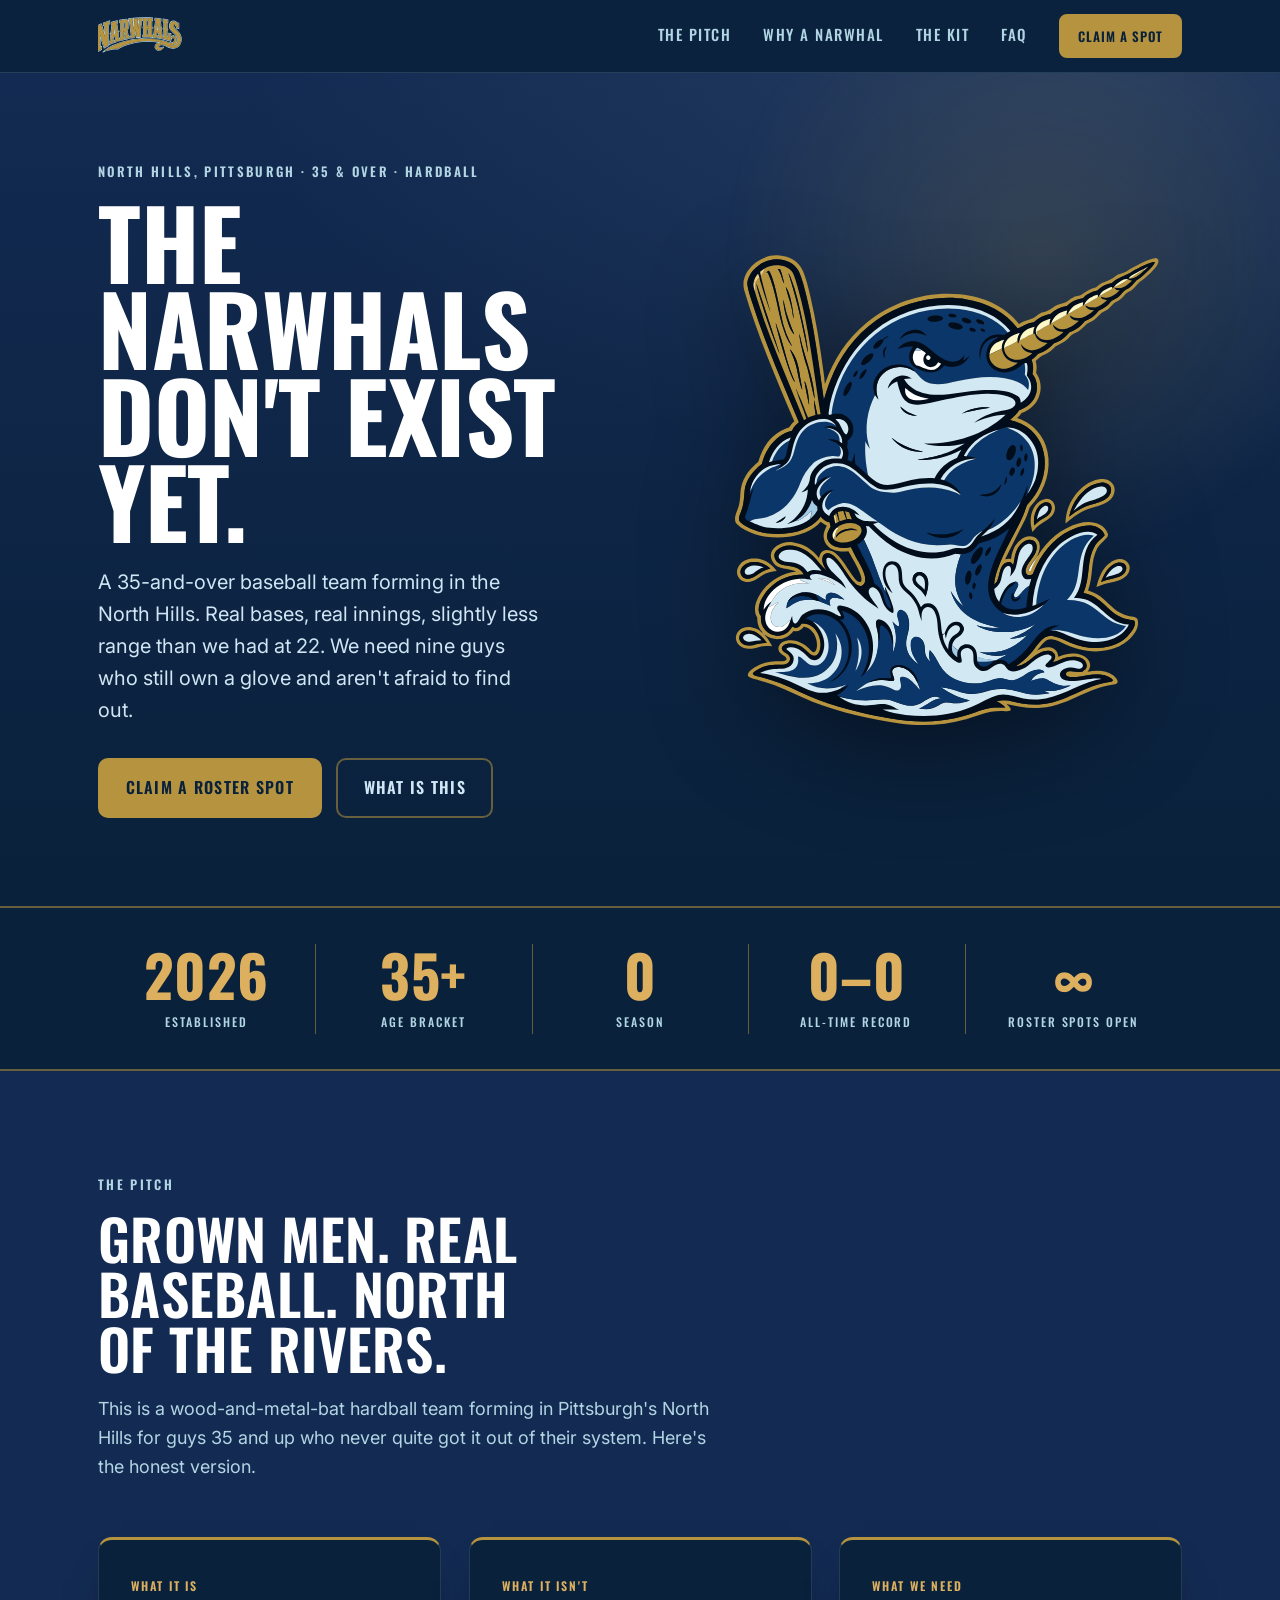
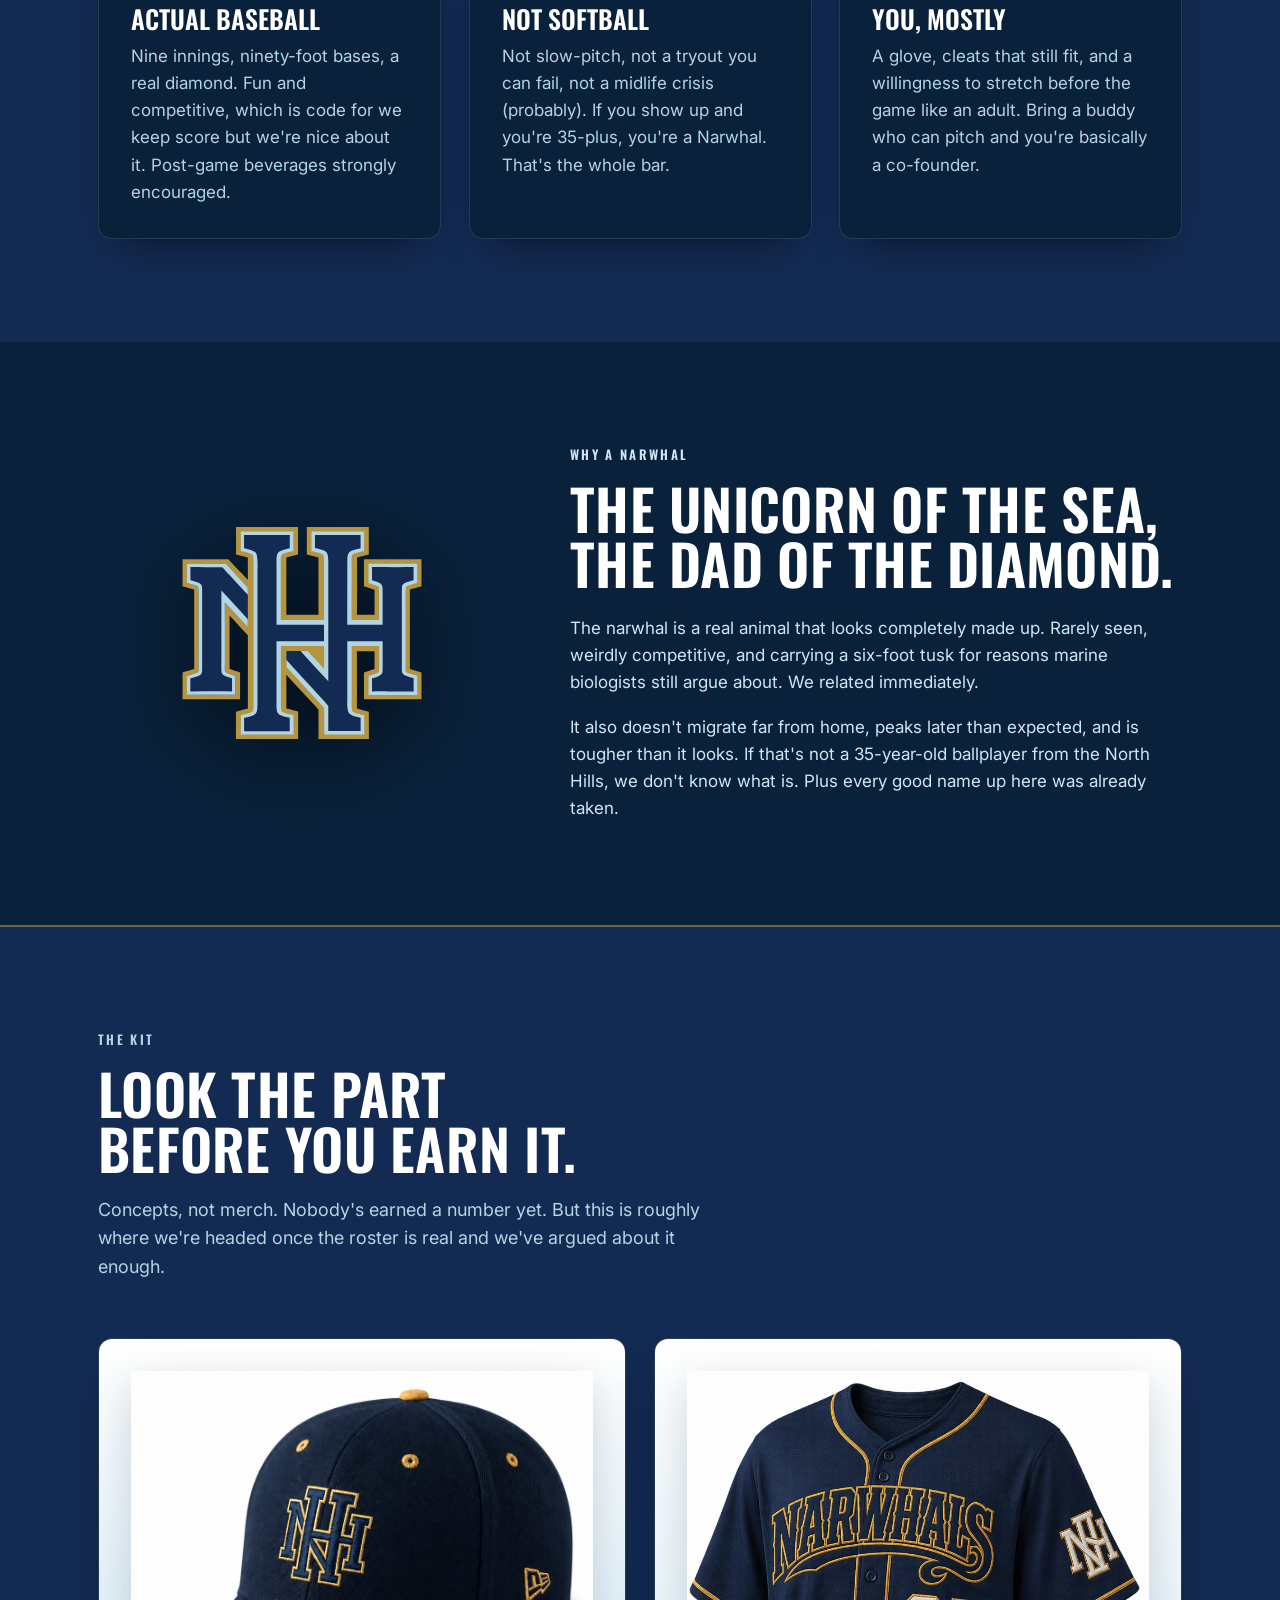
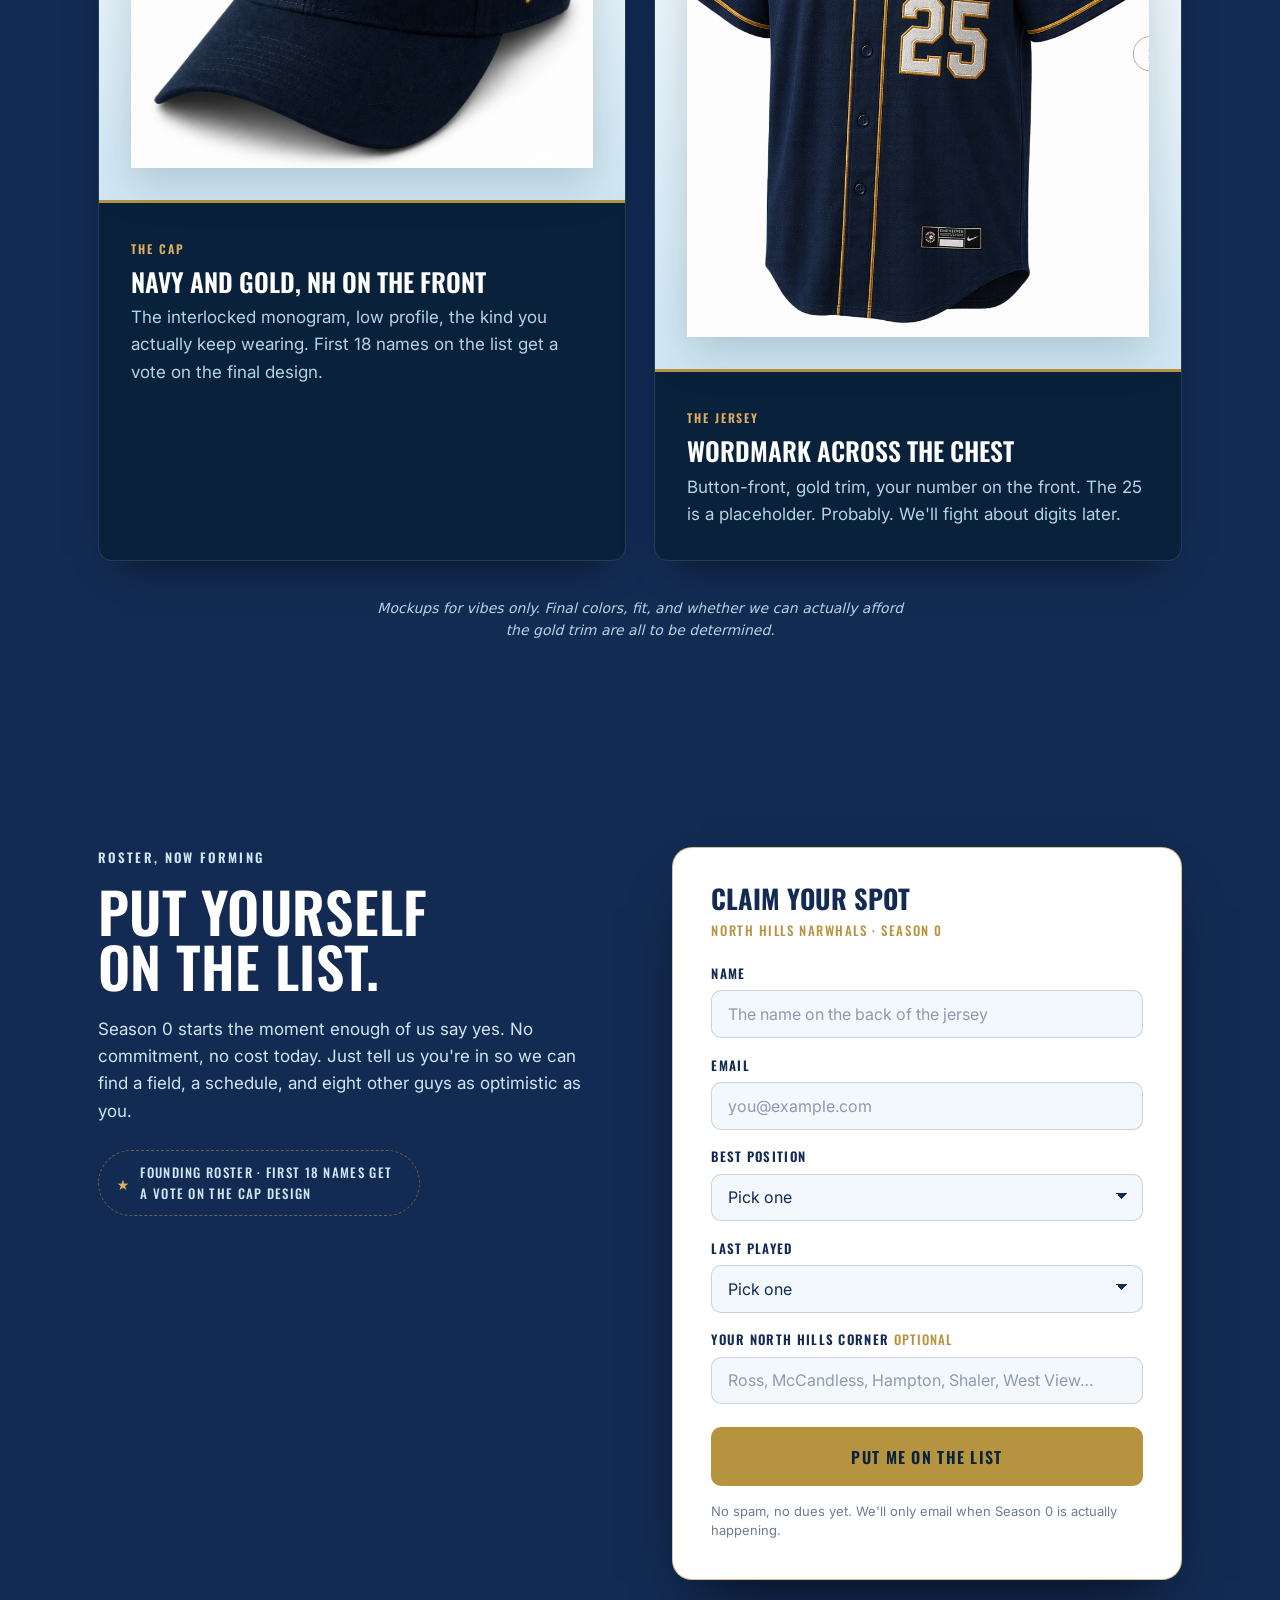
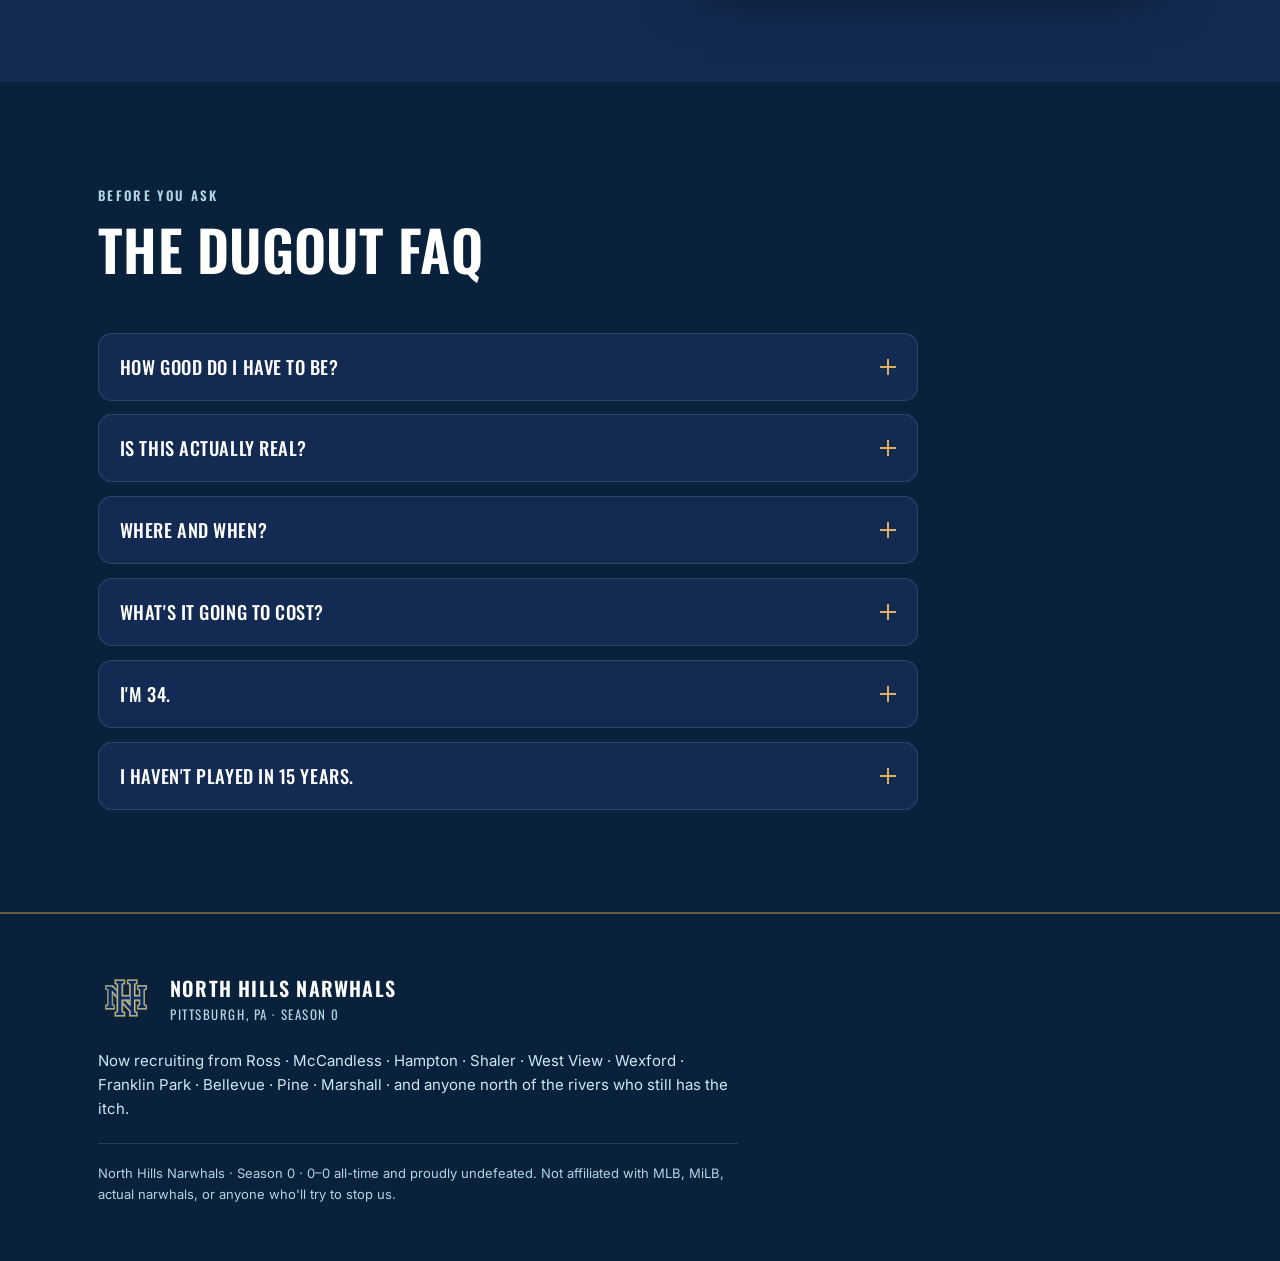
==== commit ac60f2dd: "Add the kit section, enlarge header logo, fix heading line-breaks - New 'The kit' section showcasing" ====
--- a/index.html
+++ b/index.html
@@ -74,6 +74,7 @@
         <ul class="nav-menu" id="nav-menu">
           <li><a href="#pitch">The pitch</a></li>
           <li><a href="#why">Why a narwhal</a></li>
+          <li><a href="#kit">The kit</a></li>
           <li><a href="#faq">FAQ</a></li>
           <li><a class="btn btn-gold btn-sm" href="#signup">Claim a spot</a></li>
         </ul>
@@ -132,7 +133,7 @@
       <div class="container">
         <header class="section-head reveal">
           <p class="eyebrow">The pitch</p>
-          <h2 id="pitch-heading" class="section-title">Grown men. Real baseball.<br class="br-lg" /> North of the rivers.</h2>
+          <h2 id="pitch-heading" class="section-title">Grown men. Real baseball. North of the rivers.</h2>
           <p class="section-intro">This is a wood-and-metal-bat hardball team forming in Pittsburgh's North Hills for guys 35 and up who never quite got it out of their system. Here's the honest version.</p>
         </header>
 
@@ -164,10 +165,47 @@
         </div>
         <div class="why-copy reveal">
           <p class="eyebrow">Why a narwhal</p>
-          <h2 id="why-heading" class="section-title">The unicorn of the sea,<br class="br-lg" /> the dad of the diamond.</h2>
+          <h2 id="why-heading" class="section-title">The unicorn of the sea, the dad of the diamond.</h2>
           <p>The narwhal is a real animal that looks completely made up. Rarely seen, weirdly competitive, and carrying a six-foot tusk for reasons marine biologists still argue about. We related immediately.</p>
           <p>It also doesn't migrate far from home, peaks later than expected, and is tougher than it looks. If that's not a 35-year-old ballplayer from the North Hills, we don't know what is. Plus every good name up here was already taken.</p>
         </div>
+      </div>
+    </section>
+
+    <!-- ============================ THE KIT ========================= -->
+    <section class="section kit" id="kit" aria-labelledby="kit-heading">
+      <div class="container">
+        <header class="section-head reveal">
+          <p class="eyebrow">The kit</p>
+          <h2 id="kit-heading" class="section-title">Look the part before you earn it.</h2>
+          <p class="section-intro">Concepts, not merch. Nobody's earned a number yet. But this is roughly where we're headed once the roster is real and we've argued about it enough.</p>
+        </header>
+
+        <div class="kit-grid">
+          <article class="kit-card reveal">
+            <div class="kit-figure">
+              <img src="assets/Narwhals-Cap.png" alt="Navy fitted baseball cap with the interlocked NH monogram in gold on the front." width="1024" height="880" loading="lazy" />
+            </div>
+            <div class="kit-body">
+              <span class="card-kicker">The cap</span>
+              <h3 class="card-title">Navy and gold, NH on the front</h3>
+              <p>The interlocked monogram, low profile, the kind you actually keep wearing. First 18 names on the list get a vote on the final design.</p>
+            </div>
+          </article>
+
+          <article class="kit-card reveal">
+            <div class="kit-figure">
+              <img src="assets/Narwhals-Jersey.png" alt="Navy button-front baseball jersey with the gold Narwhals wordmark across the chest, the number 25, and the NH monogram on the sleeve." width="824" height="1010" loading="lazy" />
+            </div>
+            <div class="kit-body">
+              <span class="card-kicker">The jersey</span>
+              <h3 class="card-title">Wordmark across the chest</h3>
+              <p>Button-front, gold trim, your number on the front. The 25 is a placeholder. Probably. We'll fight about digits later.</p>
+            </div>
+          </article>
+        </div>
+
+        <p class="kit-note reveal">Mockups for vibes only. Final colors, fit, and whether we can actually afford the gold trim are all to be determined.</p>
       </div>
     </section>
 
--- a/styles.css
+++ b/styles.css
@@ -119,6 +119,7 @@
   letter-spacing: 0.005em;
   font-size: clamp(2rem, 5vw, 3.5rem);
   color: var(--text-strong);
+  text-wrap: balance;
 }
 
 /* --------------------------- Buttons ---------------------------- */
@@ -201,7 +202,7 @@
   padding: 0.25rem 0;
 }
 .wordmark {
-  height: 34px;
+  height: 42px;
   width: auto;
 }
 
@@ -419,6 +420,57 @@
 .why-copy .section-title { margin-bottom: 1.5rem; }
 .why-copy p { color: var(--ice-light); max-width: 56ch; }
 .why-copy p + p { margin-top: 1.1rem; }
+
+/* ============================ THE KIT =========================== */
+.kit {
+  background: var(--navy);
+  border-top: 2px solid var(--line-gold);
+}
+.kit-grid {
+  display: grid;
+  grid-template-columns: 1fr 1fr;
+  gap: clamp(1rem, 2.5vw, 1.75rem);
+}
+.kit-card {
+  display: flex;
+  flex-direction: column;
+  background: var(--deep-navy);
+  border: 1px solid var(--line);
+  border-radius: var(--radius);
+  overflow: hidden;
+  box-shadow: var(--shadow-card);
+  transition: transform 0.25s var(--ease), border-color 0.25s var(--ease);
+}
+.kit-card:hover { transform: translateY(-4px); border-color: var(--line-gold); }
+.kit-figure {
+  /* Product shots are on white; seat them on a light panel so they read */
+  background: linear-gradient(180deg, #FFFFFF 0%, var(--ice-light) 100%);
+  border-bottom: 3px solid var(--gold);
+  display: flex;
+  align-items: center;
+  justify-content: center;
+  aspect-ratio: 4 / 3;
+  padding: clamp(1rem, 3vw, 2rem);
+}
+.kit-figure img {
+  width: auto;
+  max-width: 100%;
+  height: 100%;
+  object-fit: contain;
+  filter: drop-shadow(0 14px 22px rgba(9, 33, 58, 0.18));
+}
+.kit-body { padding: clamp(1.4rem, 2.5vw, 2rem); }
+.kit-body .card-title { margin-bottom: 0.6rem; }
+.kit-body p { color: var(--ice-blue); }
+.kit-note {
+  margin-top: clamp(1.5rem, 3vw, 2.25rem);
+  font-size: 0.875rem;
+  font-style: italic;
+  color: var(--ice-blue);
+  text-align: center;
+  max-width: 60ch;
+  margin-inline: auto;
+}
 
 /* =========================== SIGN-UP ============================ */
 .signup { background: var(--navy); }
@@ -668,6 +720,7 @@
   .signup-copy { position: static; }
 
   .cards { grid-template-columns: 1fr; }
+  .kit-grid { grid-template-columns: 1fr; max-width: 460px; margin-inline: auto; }
 }
 
 @media (max-width: 760px) {
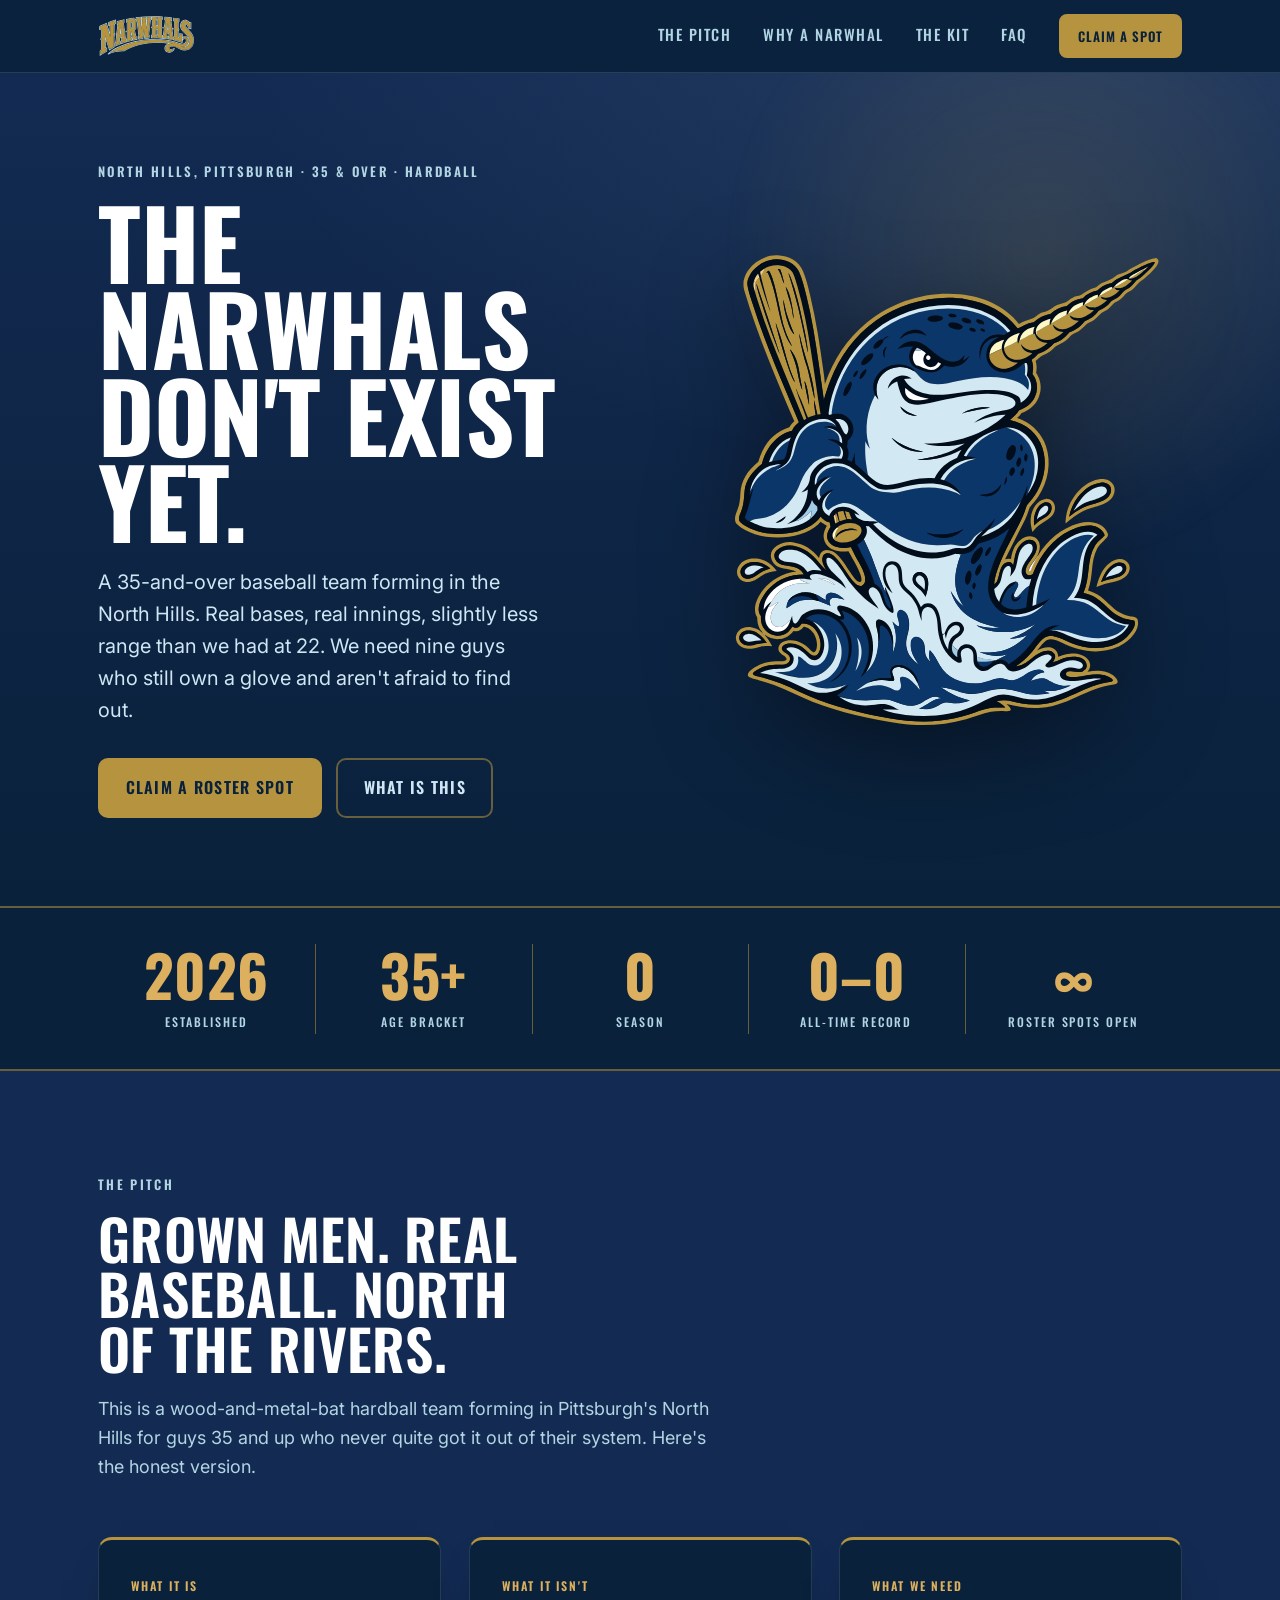
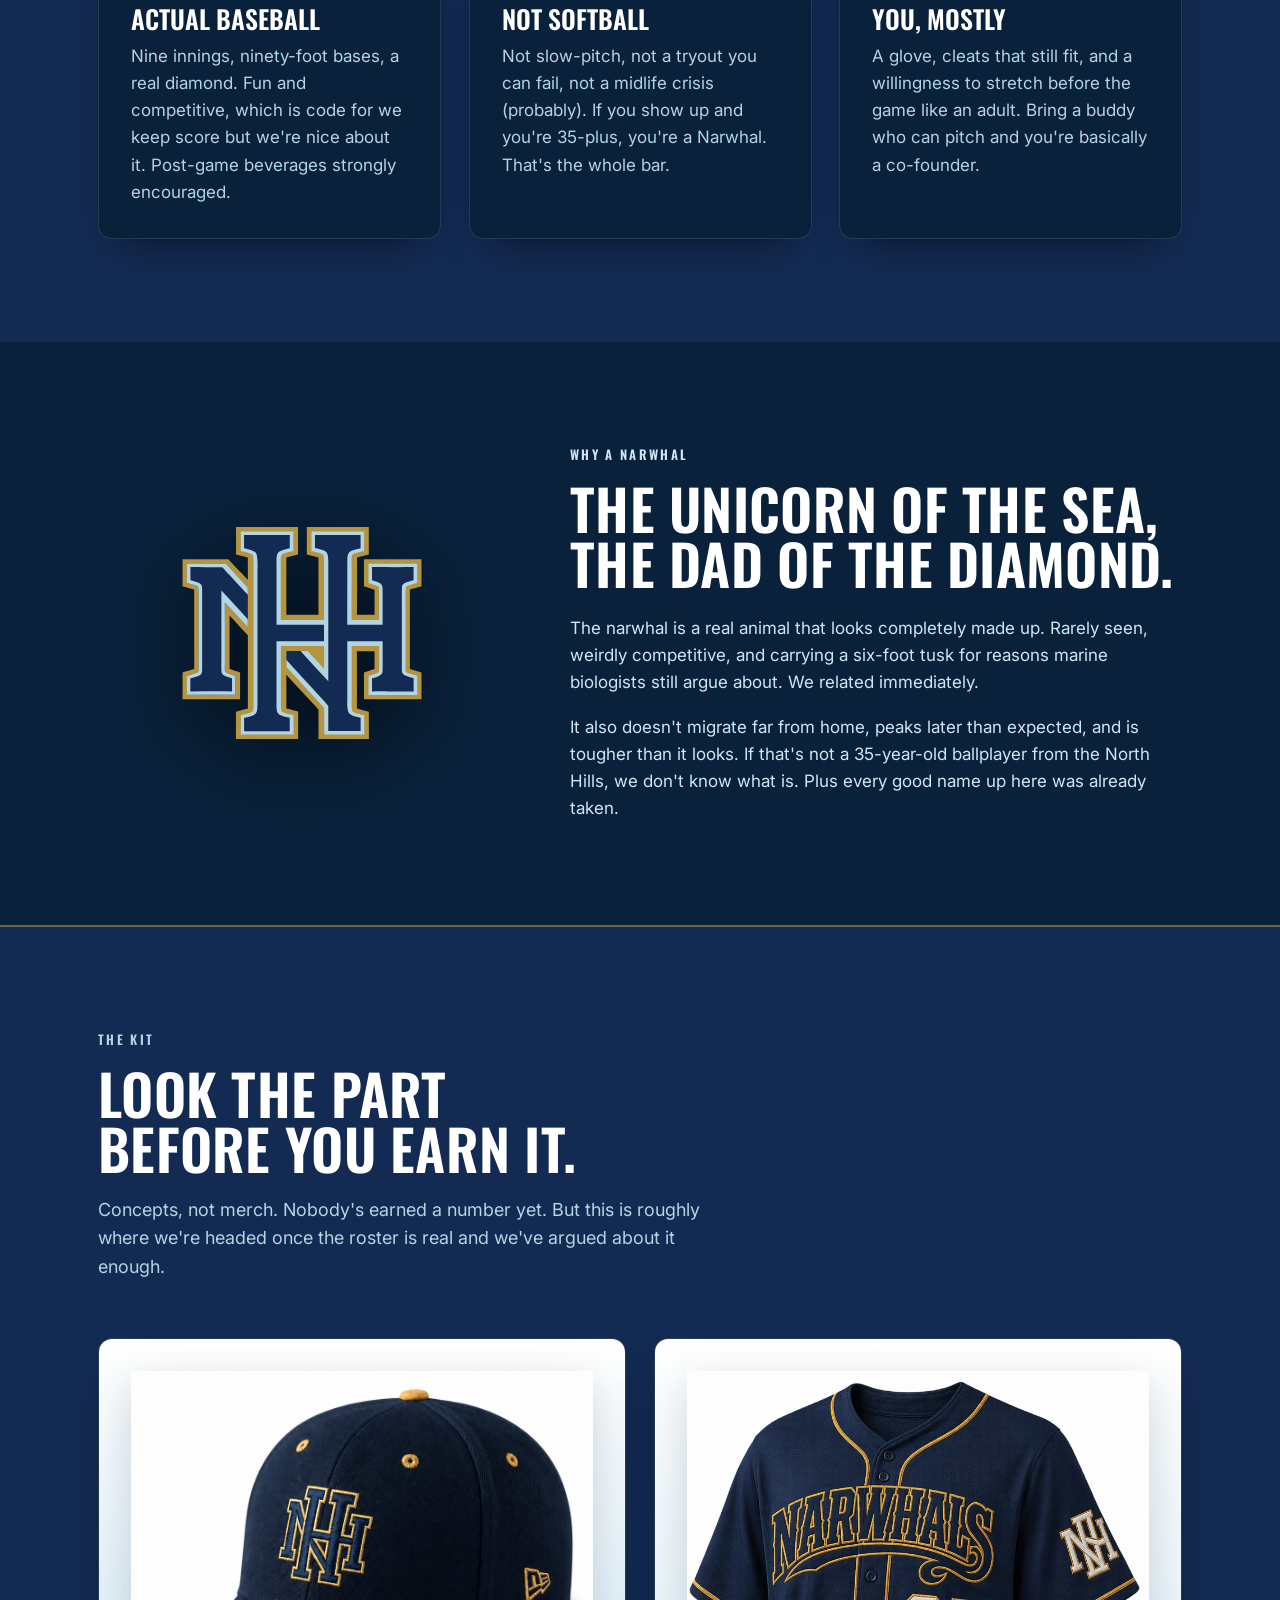
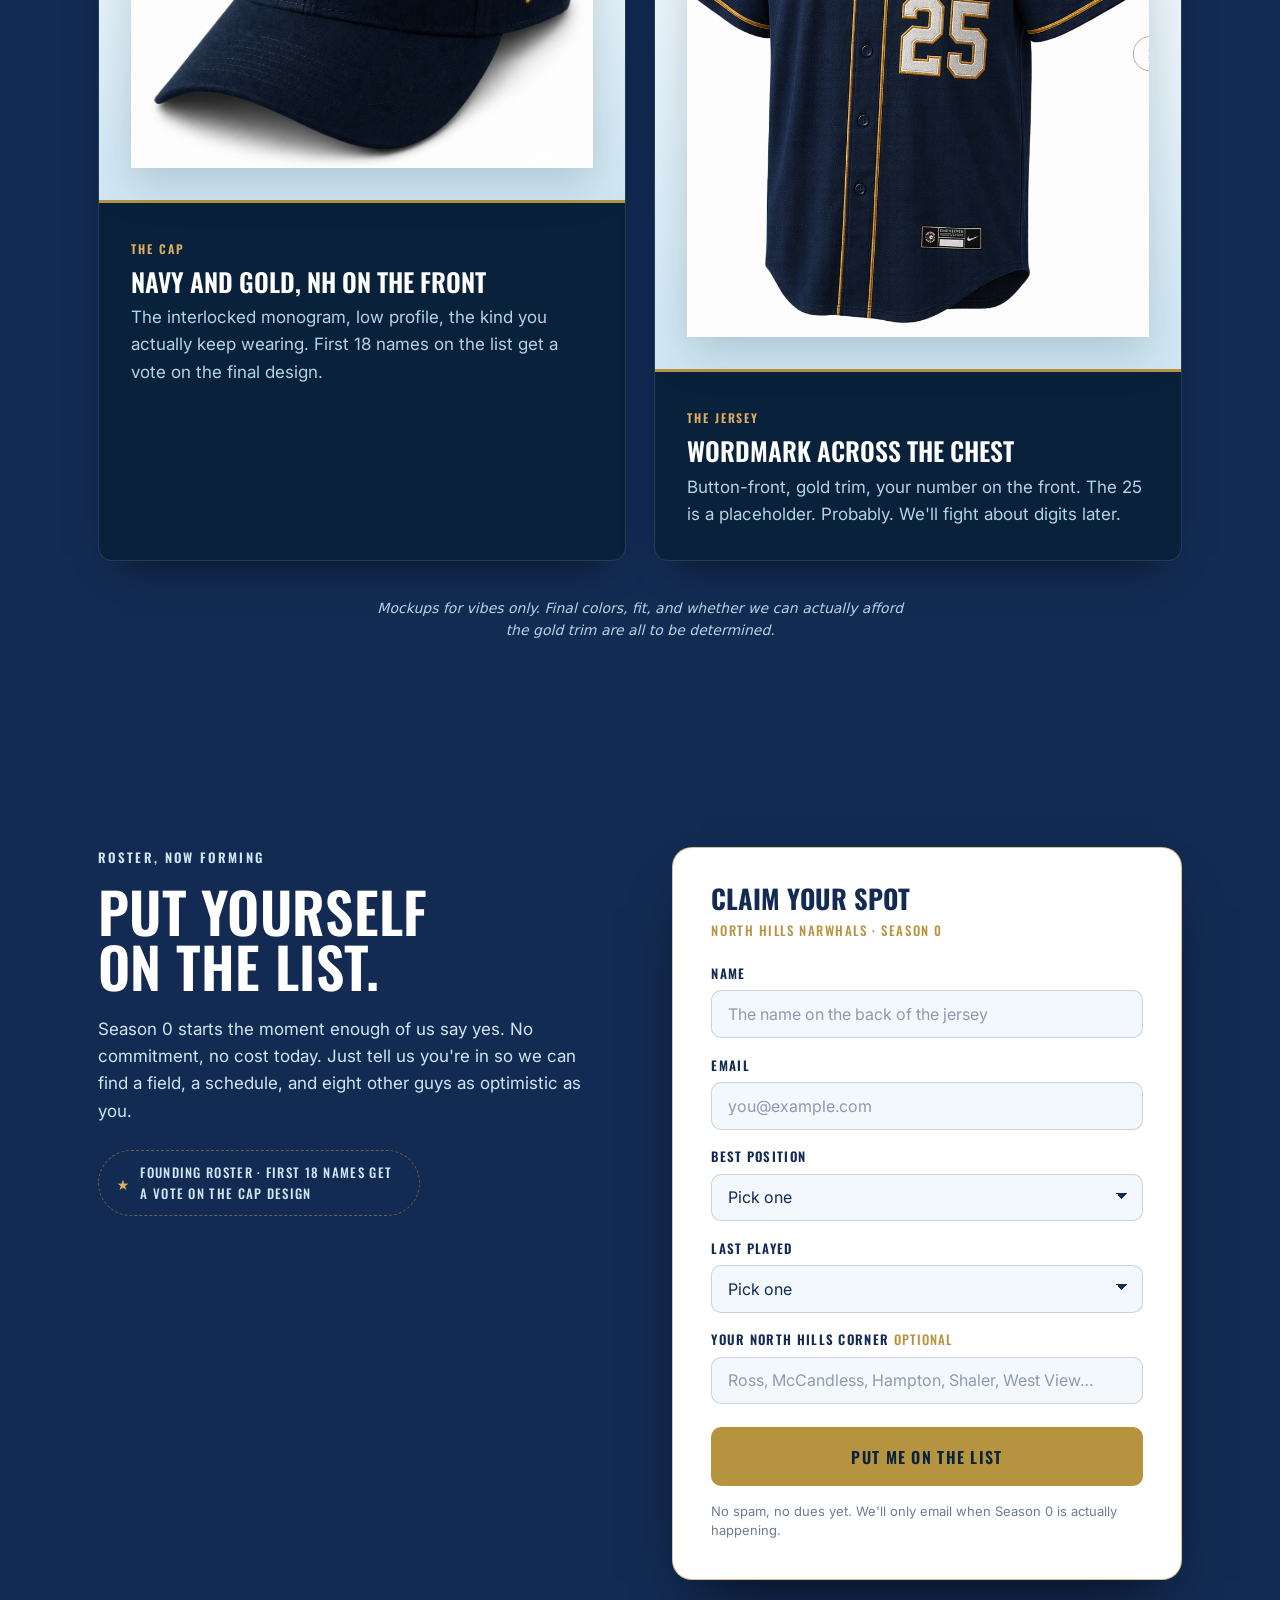
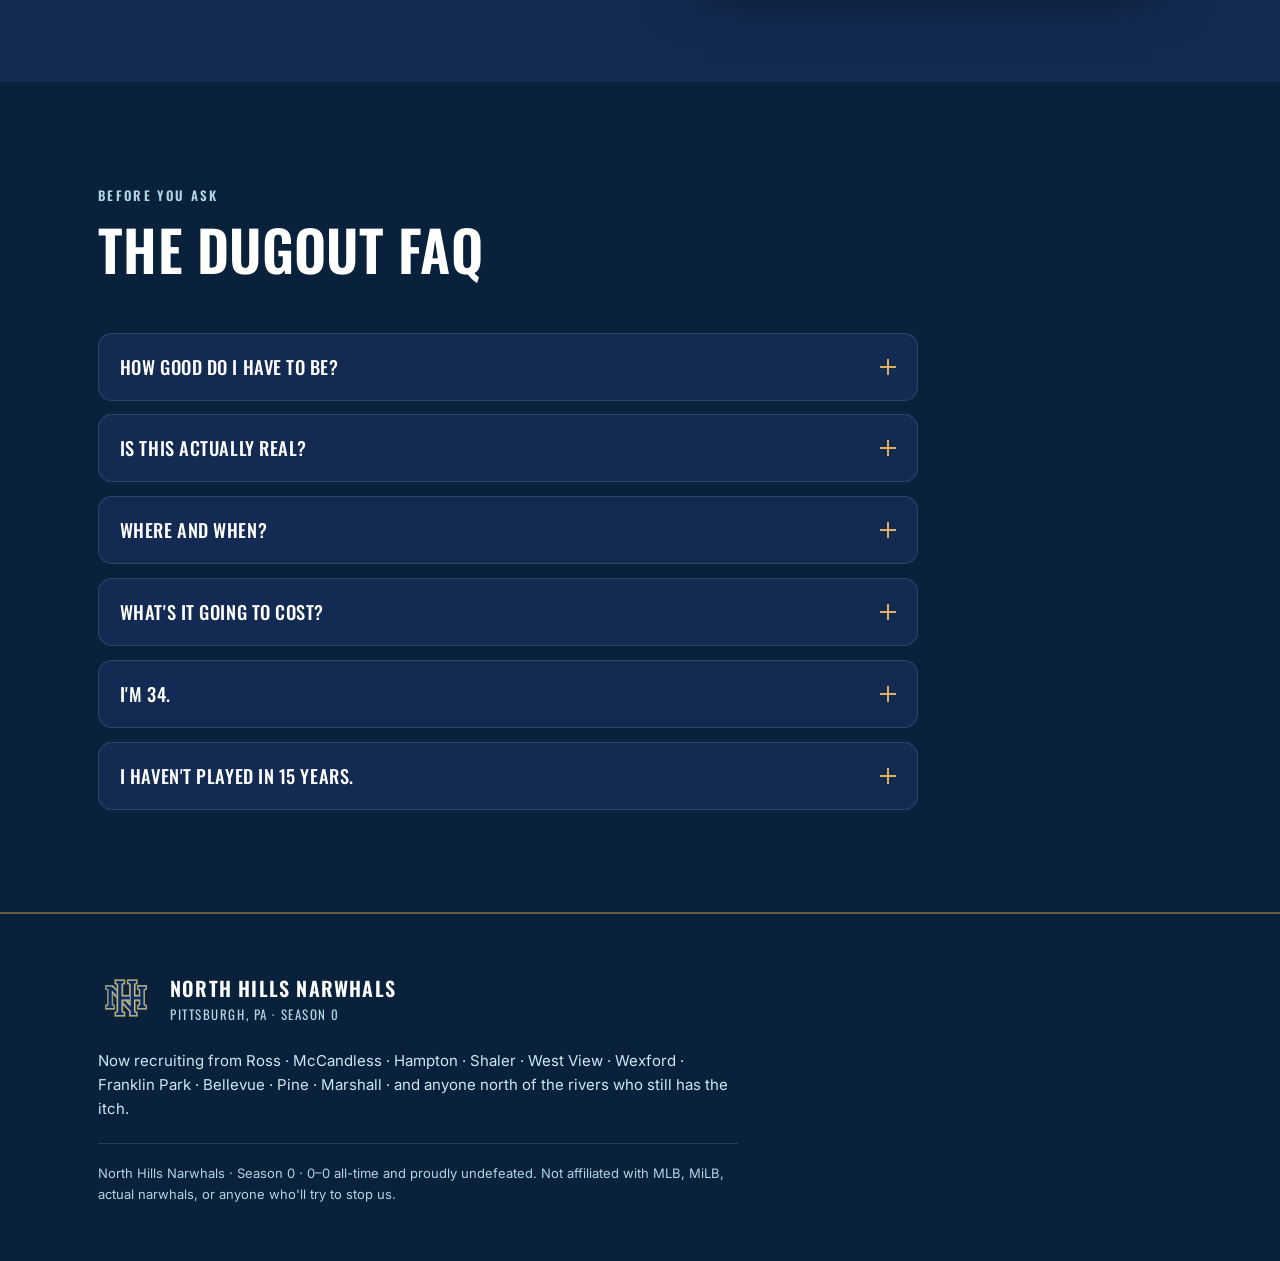
==== commit 478fd7c0: "Fix header wordmark left clip (correct viewBox crop) The inlined wordmark viewBox started at x=66 bu" ====
--- a/index.html
+++ b/index.html
@@ -31,7 +31,7 @@
       <a class="header-logo" href="#top" aria-label="North Hills Narwhals home">
         <span class="logo-plate">
           <!-- Wordmark, inlined from assets/Narwhals-Wordmark.svg with a tightened viewBox -->
-          <svg class="wordmark" viewBox="66 296 944 460" xmlns="http://www.w3.org/2000/svg" role="img" aria-label="Narwhals">
+          <svg class="wordmark" viewBox="18 309 978 422" xmlns="http://www.w3.org/2000/svg" role="img" aria-label="Narwhals">
             <defs>
               <!-- Dark-background colorway: gold faces, ice-blue outline -->
               <style>
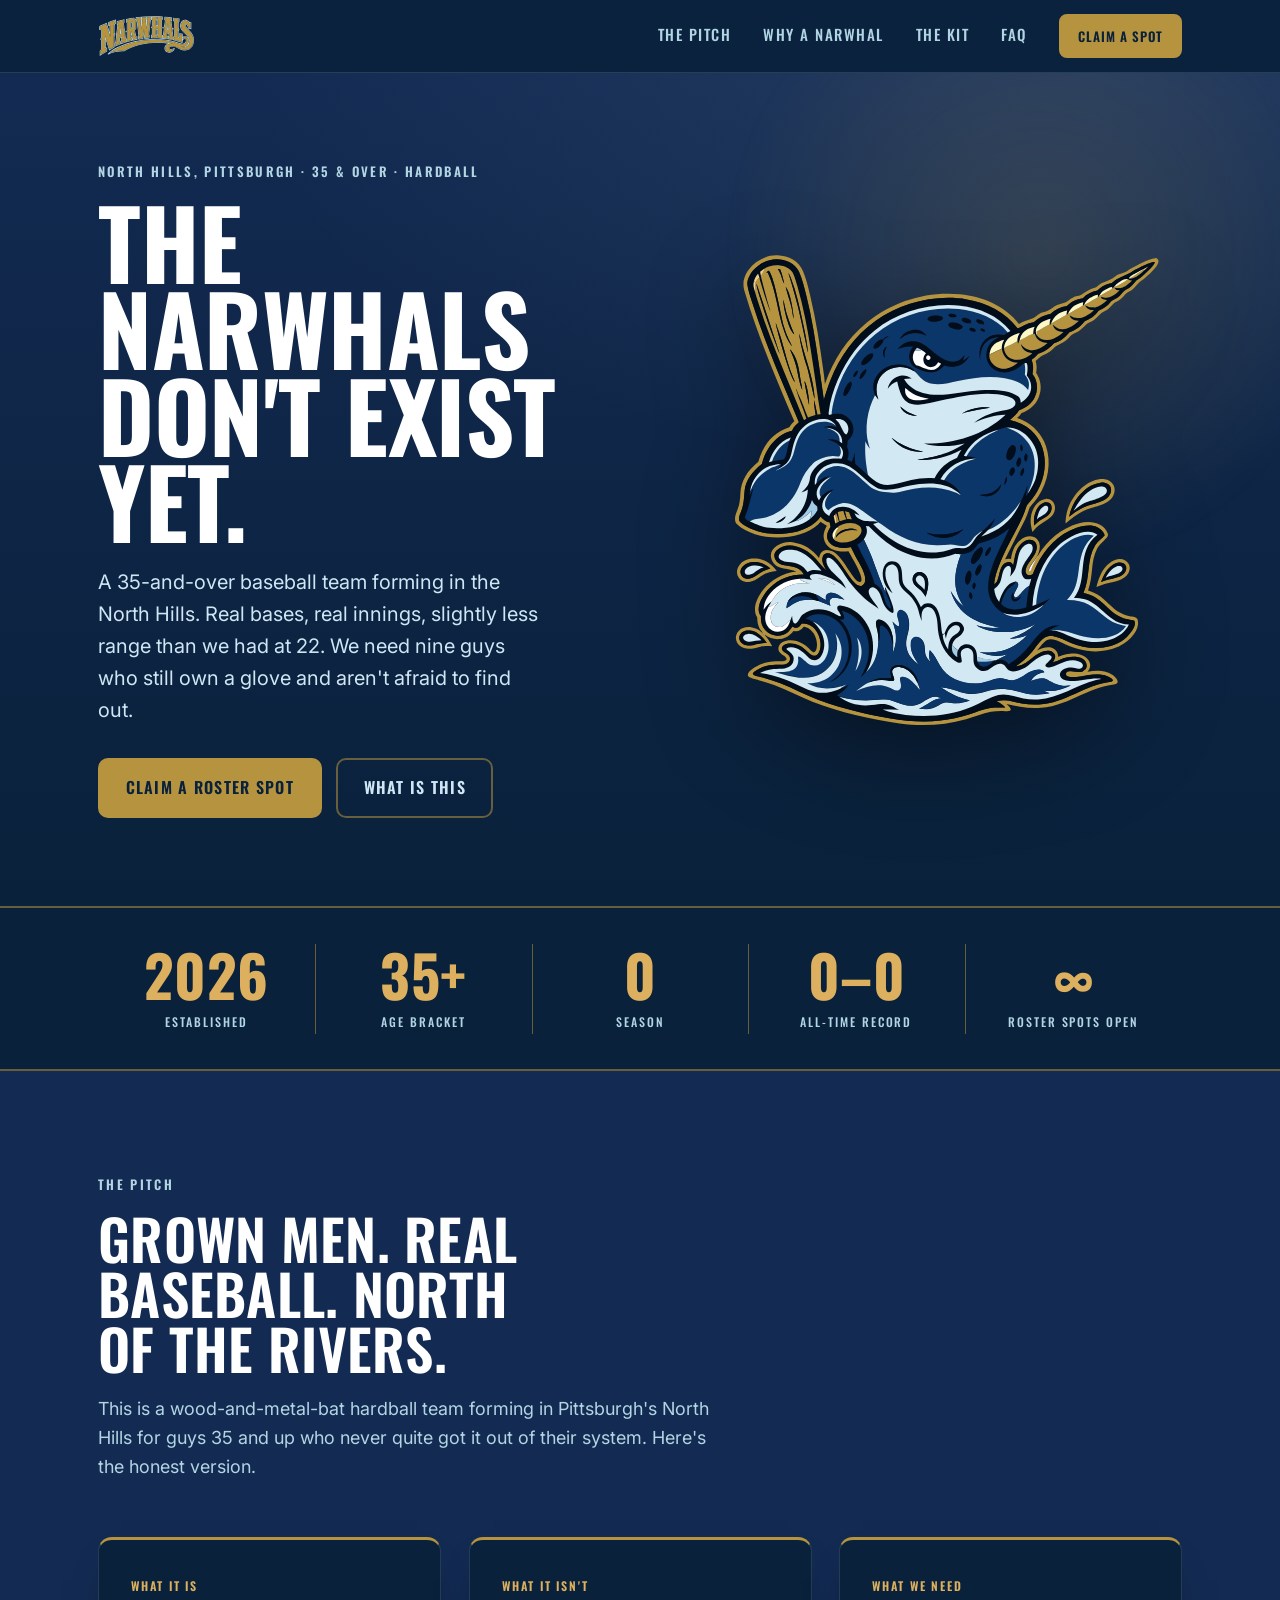
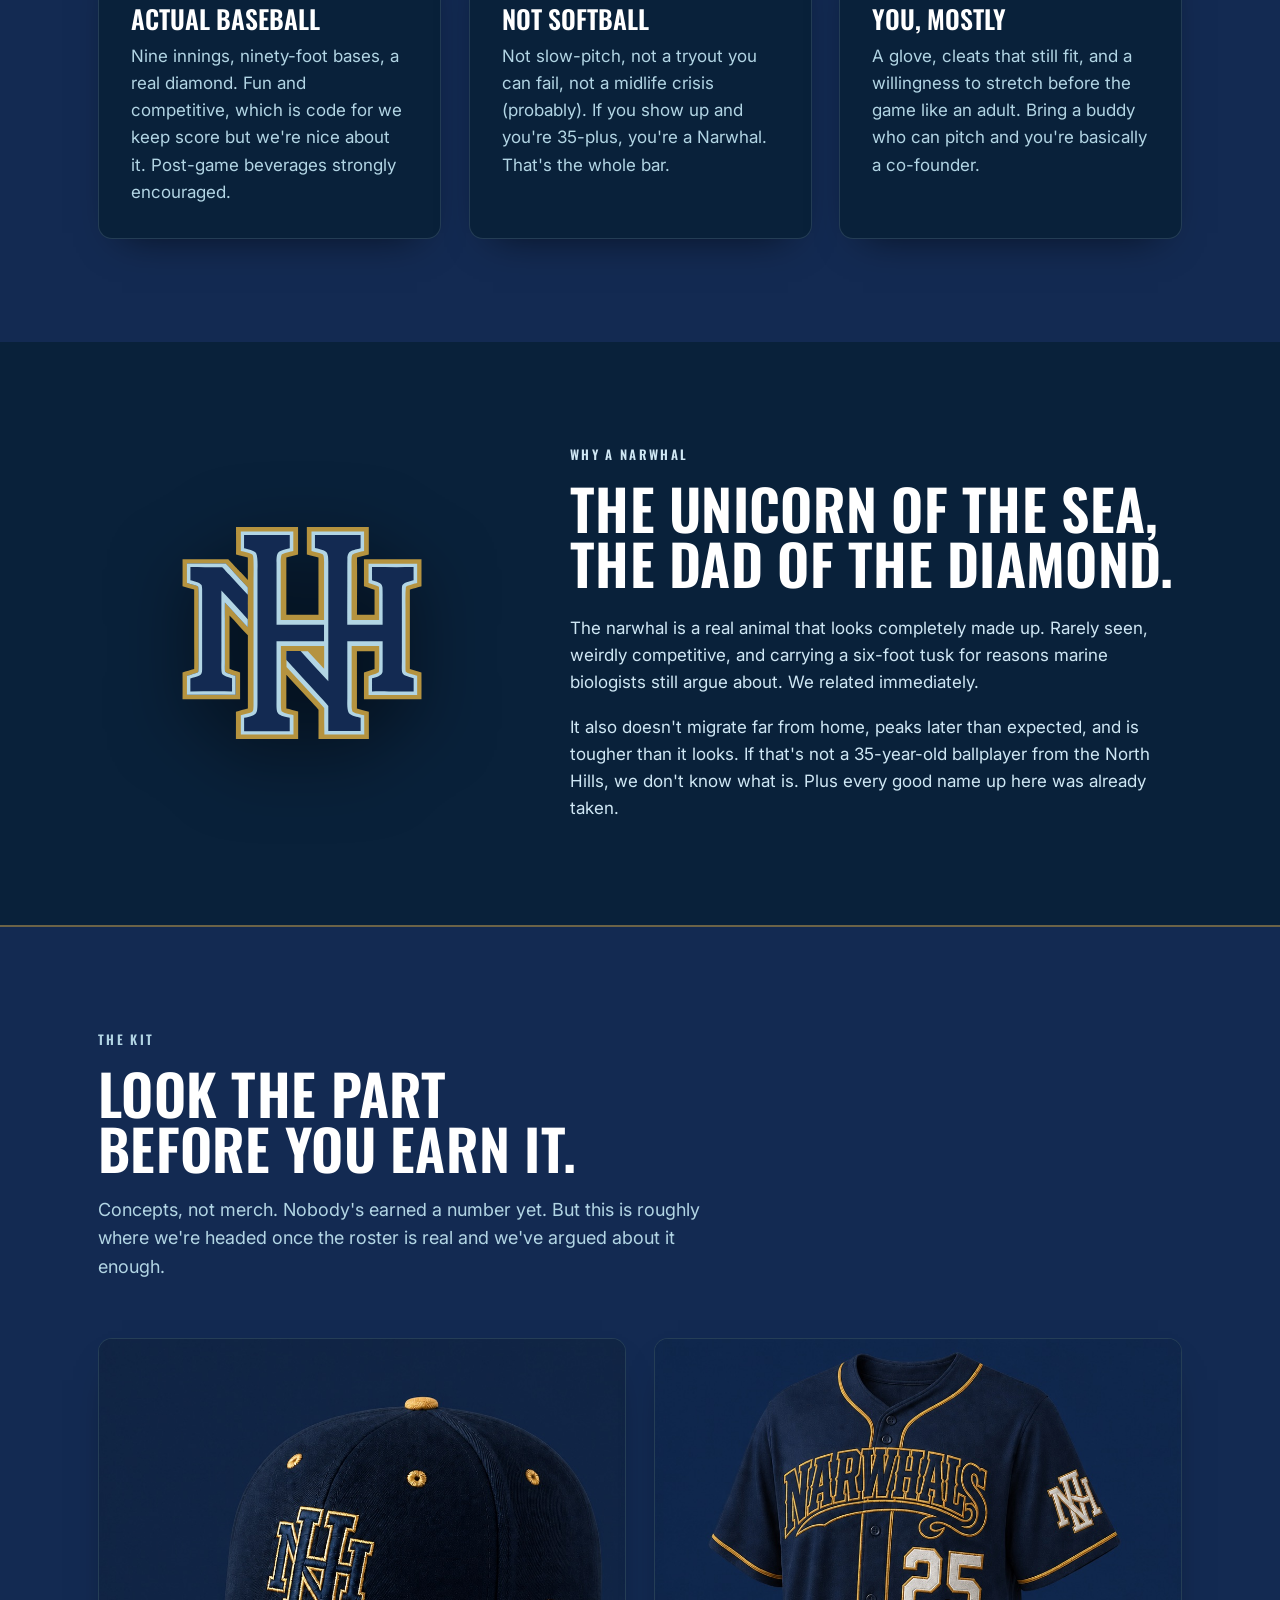
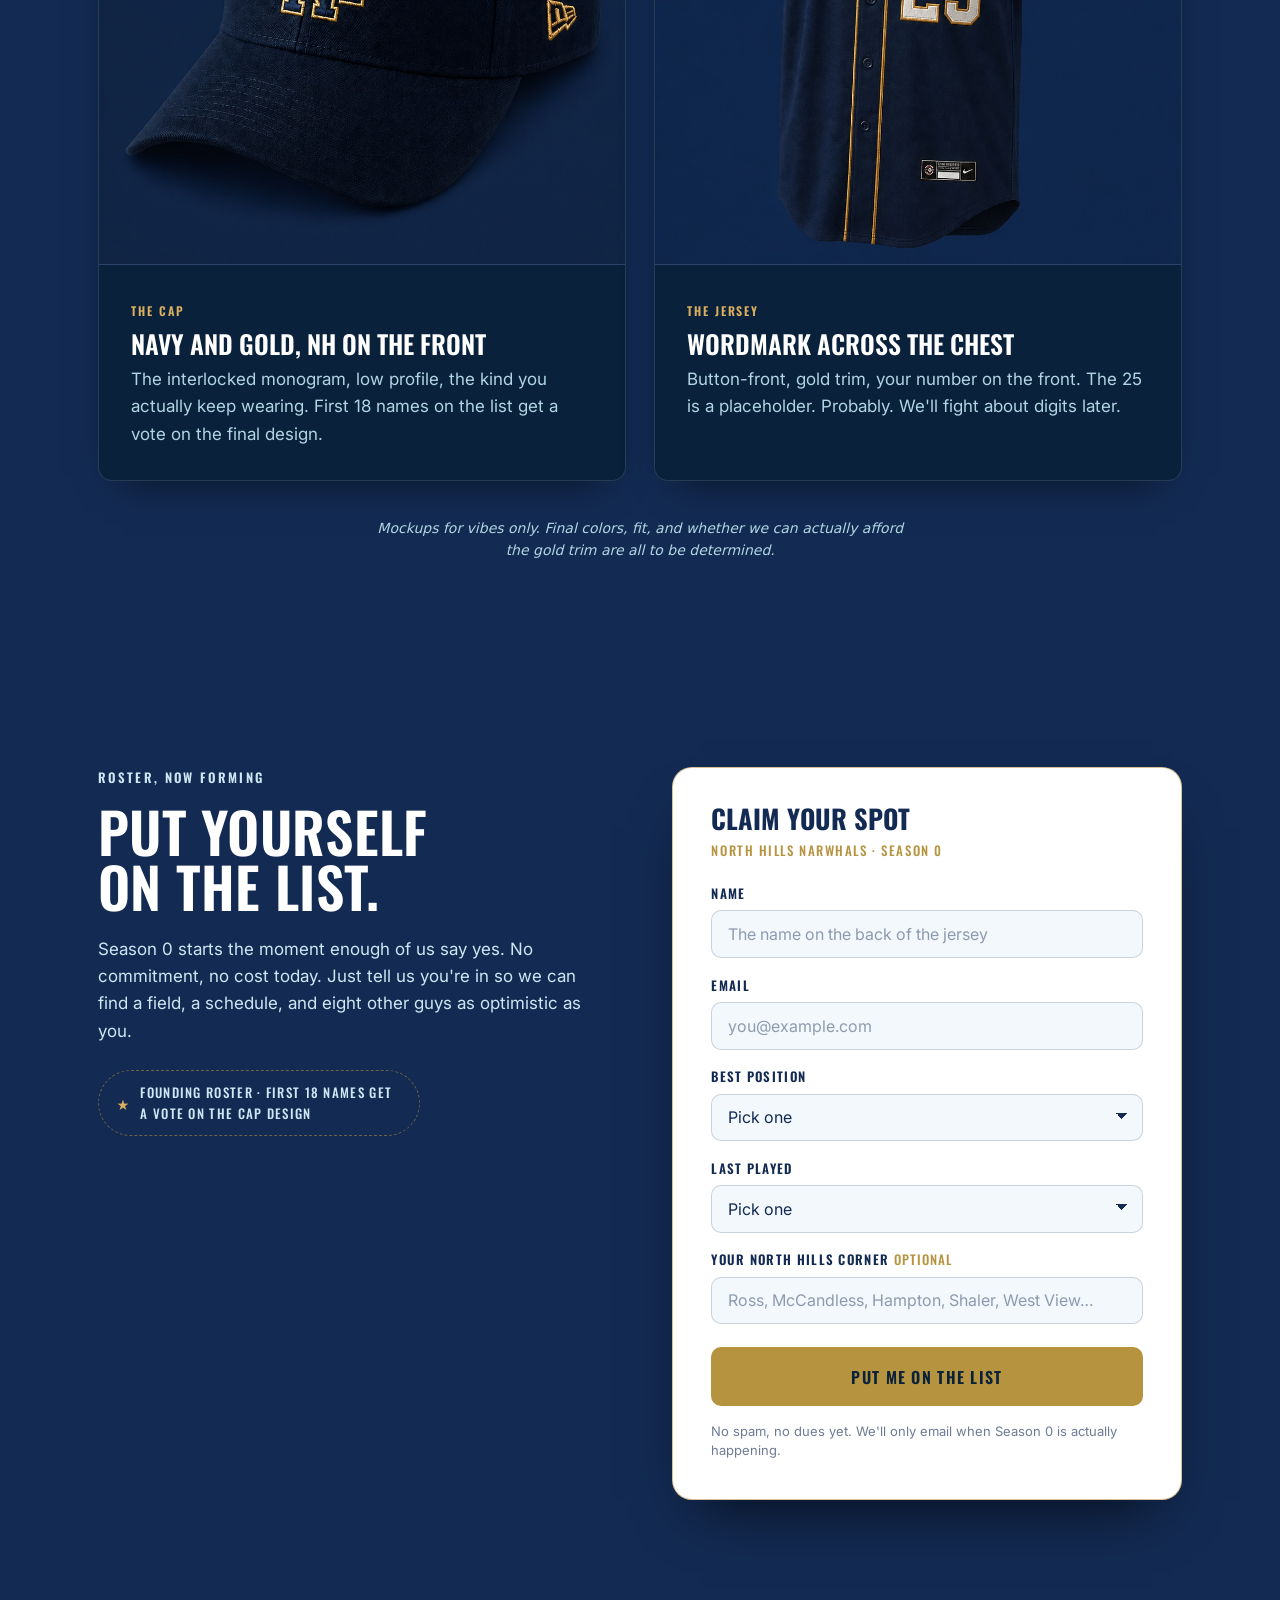
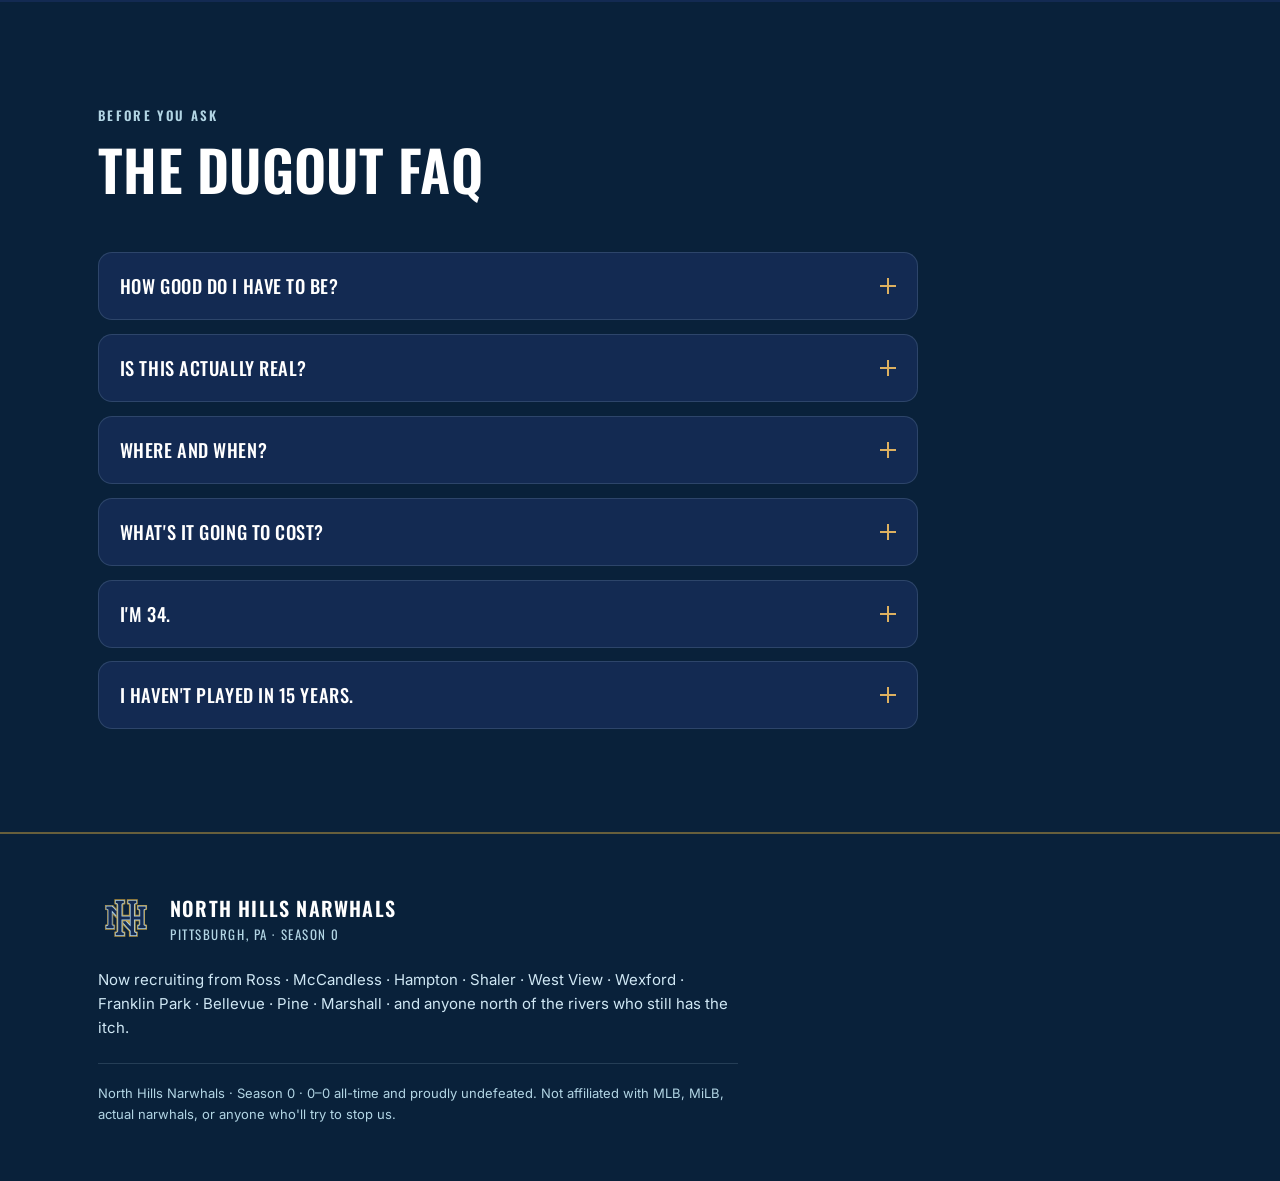
==== commit d0eeb305: "Optimize kit images: serve 1000px JPEG instead of 1MB+ PNG Cap 1.46MB -> 172KB, jersey 1.34MB -> 170" ====
--- a/index.html
+++ b/index.html
@@ -14,6 +14,18 @@
   <meta property="og:title" content="North Hills Narwhals — Season 0" />
   <meta property="og:description" content="A 35-and-over baseball team forming in the North Hills of Pittsburgh. 0–0 all-time and undefeated." />
   <meta property="og:type" content="website" />
+  <meta property="og:url" content="https://north-hills-narwhals.vercel.app/" />
+  <meta property="og:image" content="https://north-hills-narwhals.vercel.app/assets/og-image.png" />
+  <meta property="og:image:width" content="1200" />
+  <meta property="og:image:height" content="630" />
+  <meta property="og:image:alt" content="North Hills Narwhals wordmark" />
+  <meta property="og:site_name" content="North Hills Narwhals" />
+
+  <!-- Twitter -->
+  <meta name="twitter:card" content="summary_large_image" />
+  <meta name="twitter:title" content="North Hills Narwhals — Season 0" />
+  <meta name="twitter:description" content="A 35-and-over baseball team forming in the North Hills of Pittsburgh. 0–0 all-time and undefeated." />
+  <meta name="twitter:image" content="https://north-hills-narwhals.vercel.app/assets/og-image.png" />
 
   <!-- Fonts: Oswald (display) + Inter (body) -->
   <link rel="preconnect" href="https://fonts.googleapis.com" />
@@ -184,7 +196,7 @@
         <div class="kit-grid">
           <article class="kit-card reveal">
             <div class="kit-figure">
-              <img src="assets/Narwhals-Cap.png" alt="Navy fitted baseball cap with the interlocked NH monogram in gold on the front." width="1024" height="880" loading="lazy" />
+              <img src="assets/Narwhals-Cap.jpg" alt="Navy fitted baseball cap with the interlocked NH monogram in gold on the front." width="1000" height="1000" loading="lazy" />
             </div>
             <div class="kit-body">
               <span class="card-kicker">The cap</span>
@@ -195,7 +207,7 @@
 
           <article class="kit-card reveal">
             <div class="kit-figure">
-              <img src="assets/Narwhals-Jersey.png" alt="Navy button-front baseball jersey with the gold Narwhals wordmark across the chest, the number 25, and the NH monogram on the sleeve." width="824" height="1010" loading="lazy" />
+              <img src="assets/Narwhals-Jersey.jpg" alt="Navy button-front baseball jersey with the gold Narwhals wordmark across the chest, the number 25, and the NH monogram on the sleeve." width="1000" height="1000" loading="lazy" />
             </div>
             <div class="kit-body">
               <span class="card-kicker">The jersey</span>
--- a/styles.css
+++ b/styles.css
@@ -443,21 +443,17 @@
 }
 .kit-card:hover { transform: translateY(-4px); border-color: var(--line-gold); }
 .kit-figure {
-  /* Product shots are on white; seat them on a light panel so they read */
-  background: linear-gradient(180deg, #FFFFFF 0%, var(--ice-light) 100%);
-  border-bottom: 3px solid var(--gold);
-  display: flex;
-  align-items: center;
-  justify-content: center;
-  aspect-ratio: 4 / 3;
-  padding: clamp(1rem, 3vw, 2rem);
+  /* Product shots are pre-composed on brand navy; show them edge to edge */
+  background: var(--navy);
+  border-bottom: 1px solid var(--line);
+  aspect-ratio: 1 / 1;
+  overflow: hidden;
 }
 .kit-figure img {
-  width: auto;
-  max-width: 100%;
+  width: 100%;
   height: 100%;
-  object-fit: contain;
-  filter: drop-shadow(0 14px 22px rgba(9, 33, 58, 0.18));
+  object-fit: cover;
+  display: block;
 }
 .kit-body { padding: clamp(1.4rem, 2.5vw, 2rem); }
 .kit-body .card-title { margin-bottom: 0.6rem; }
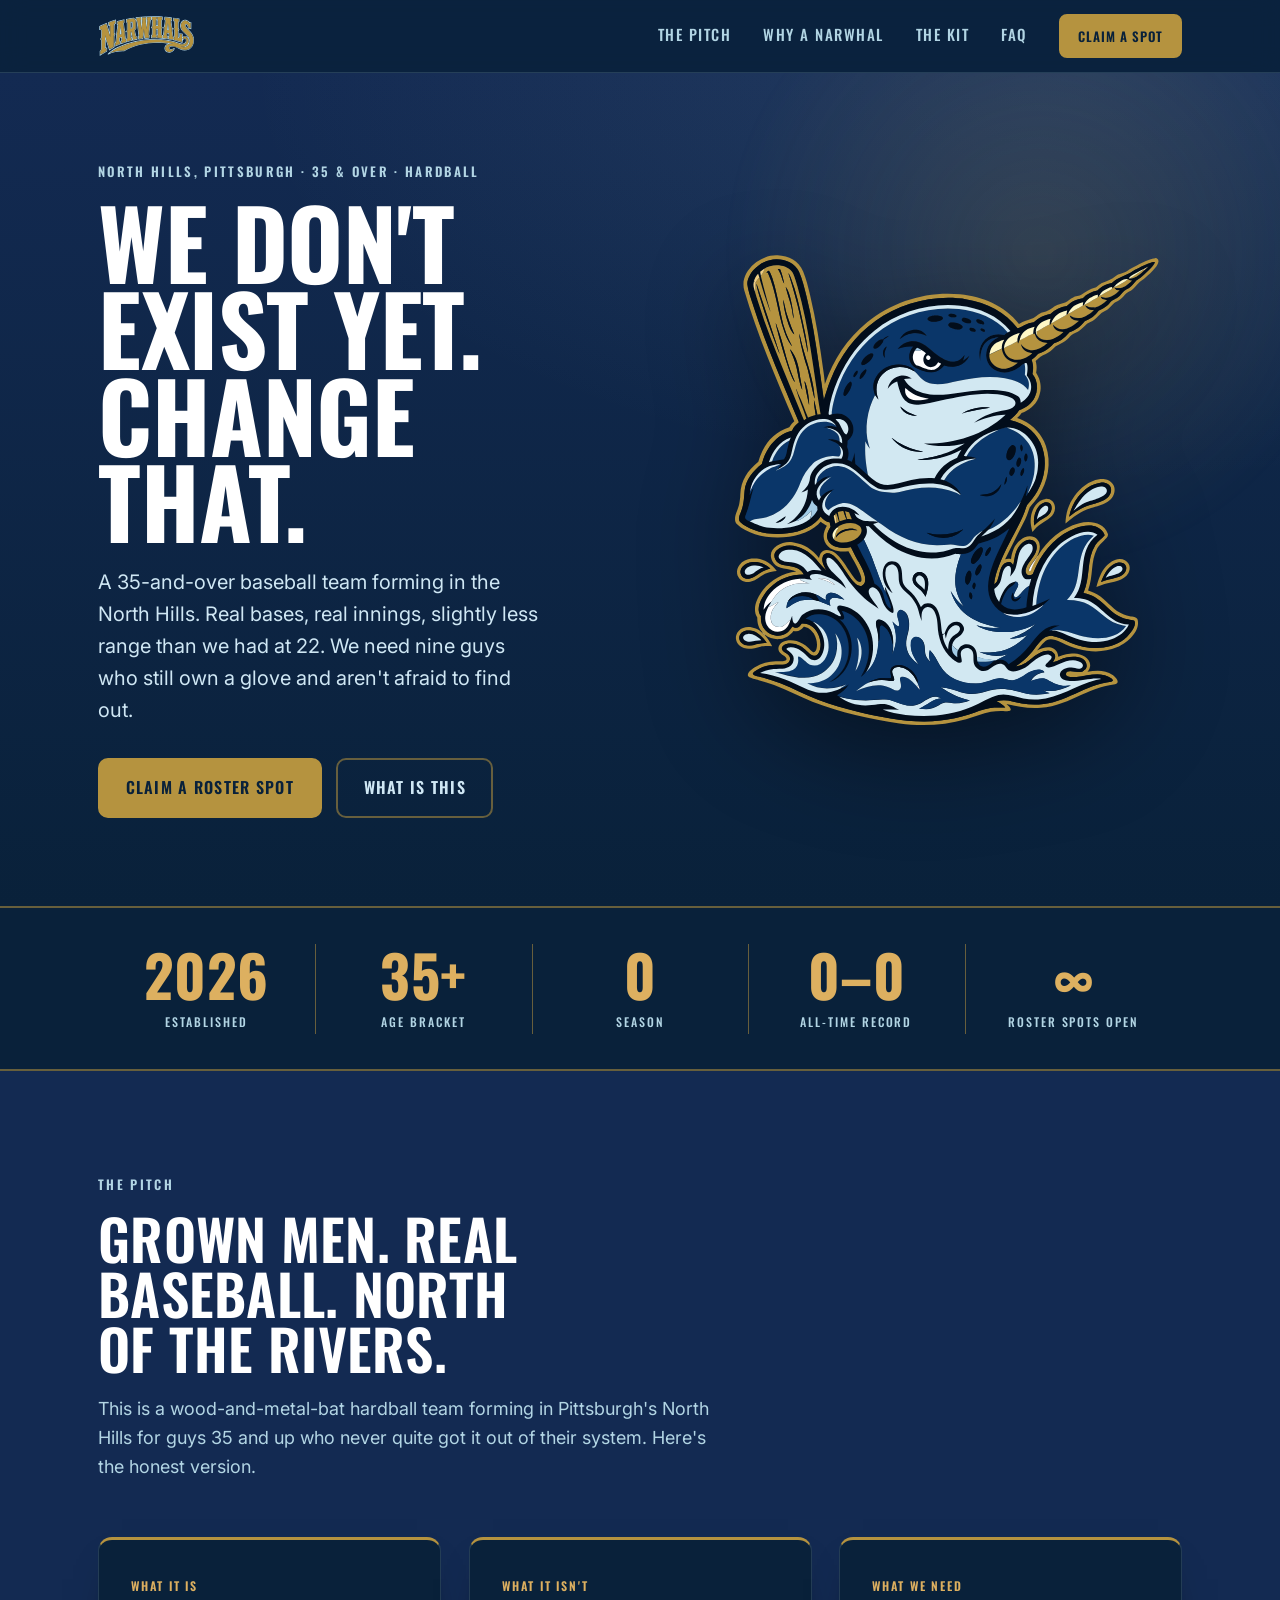
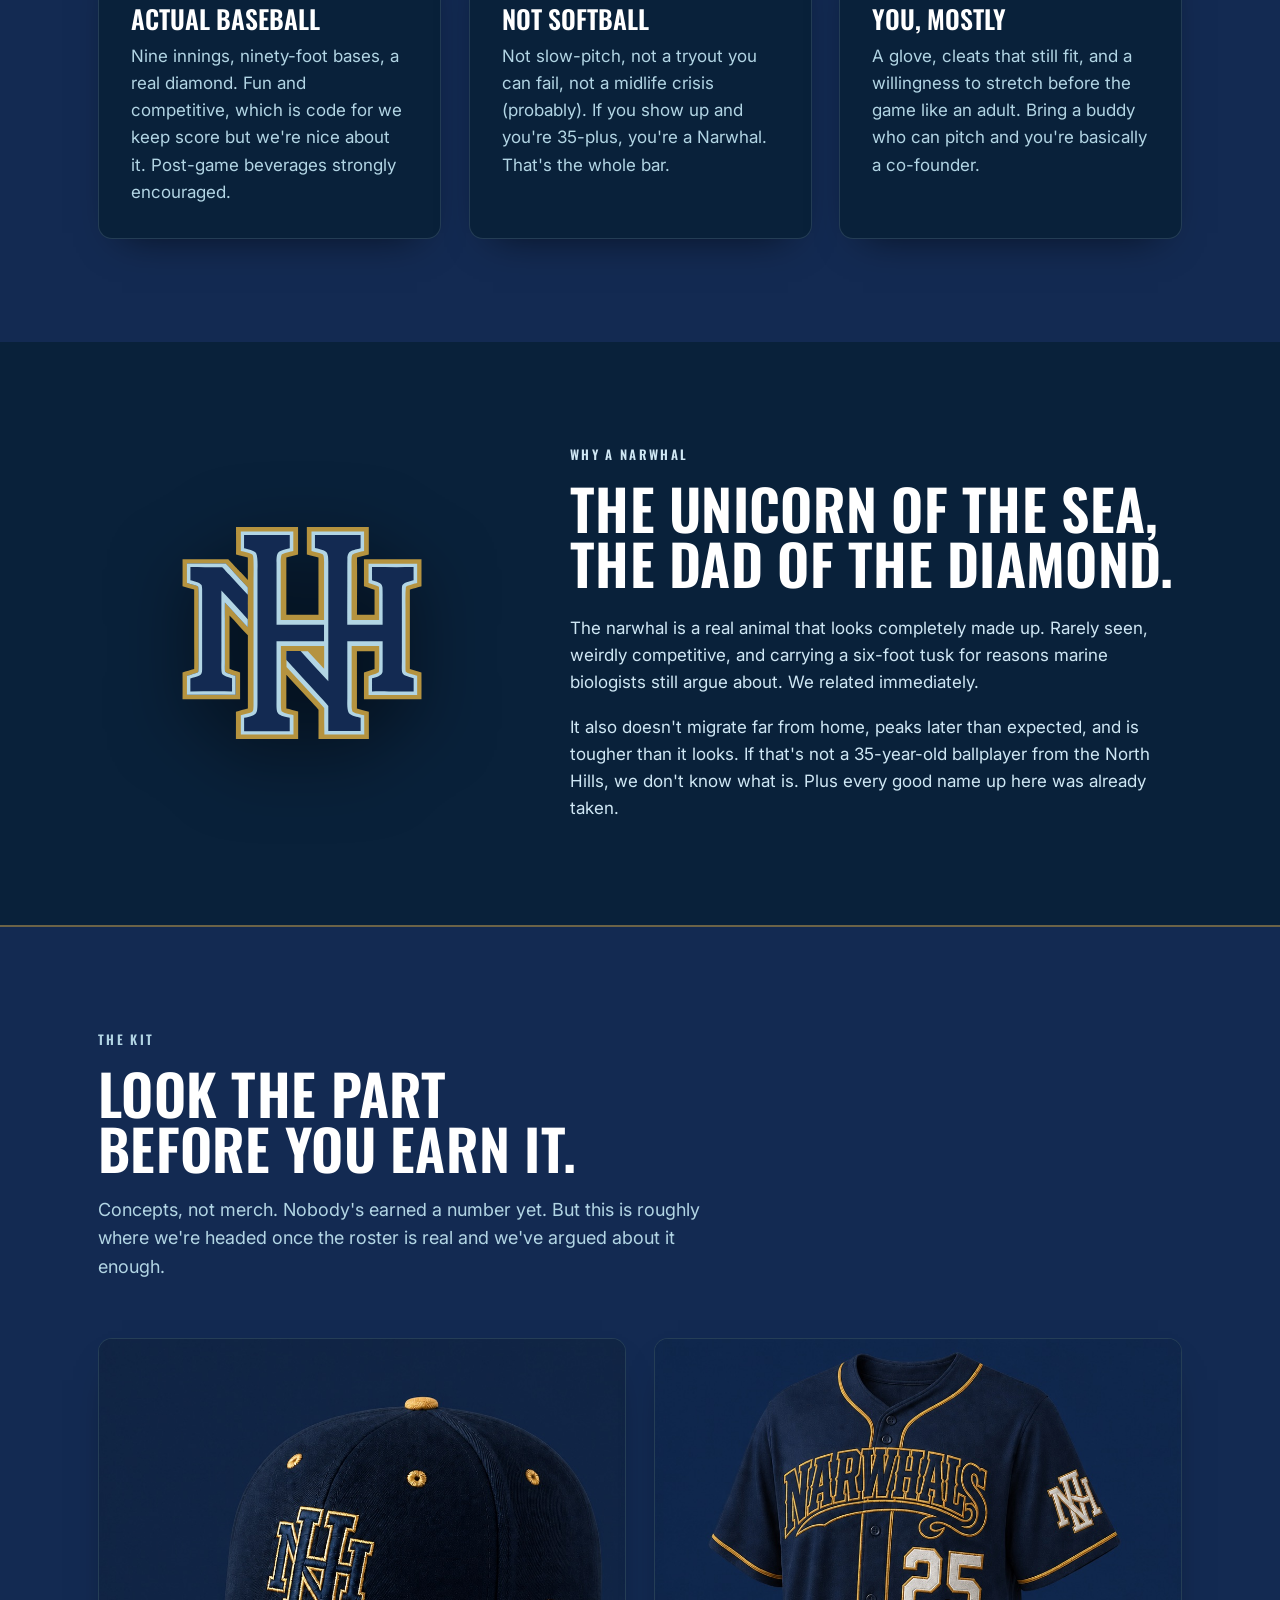
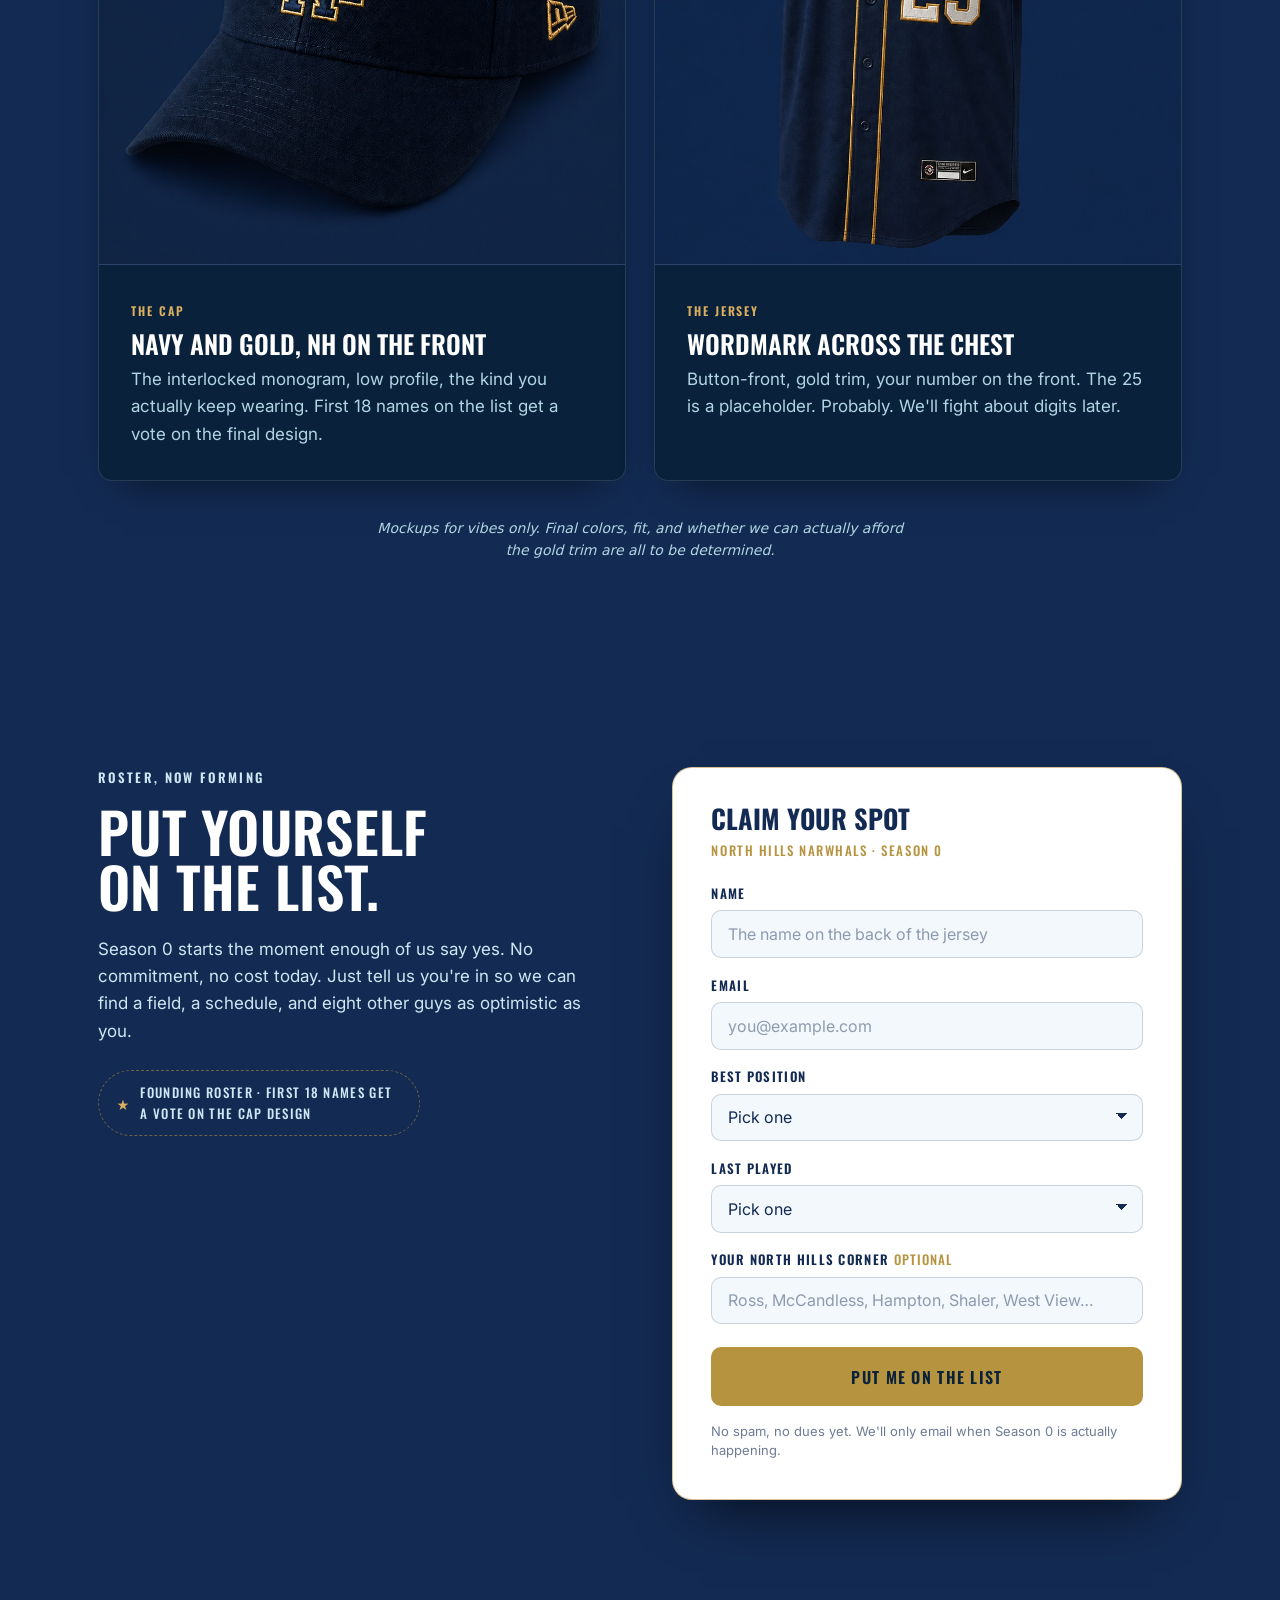
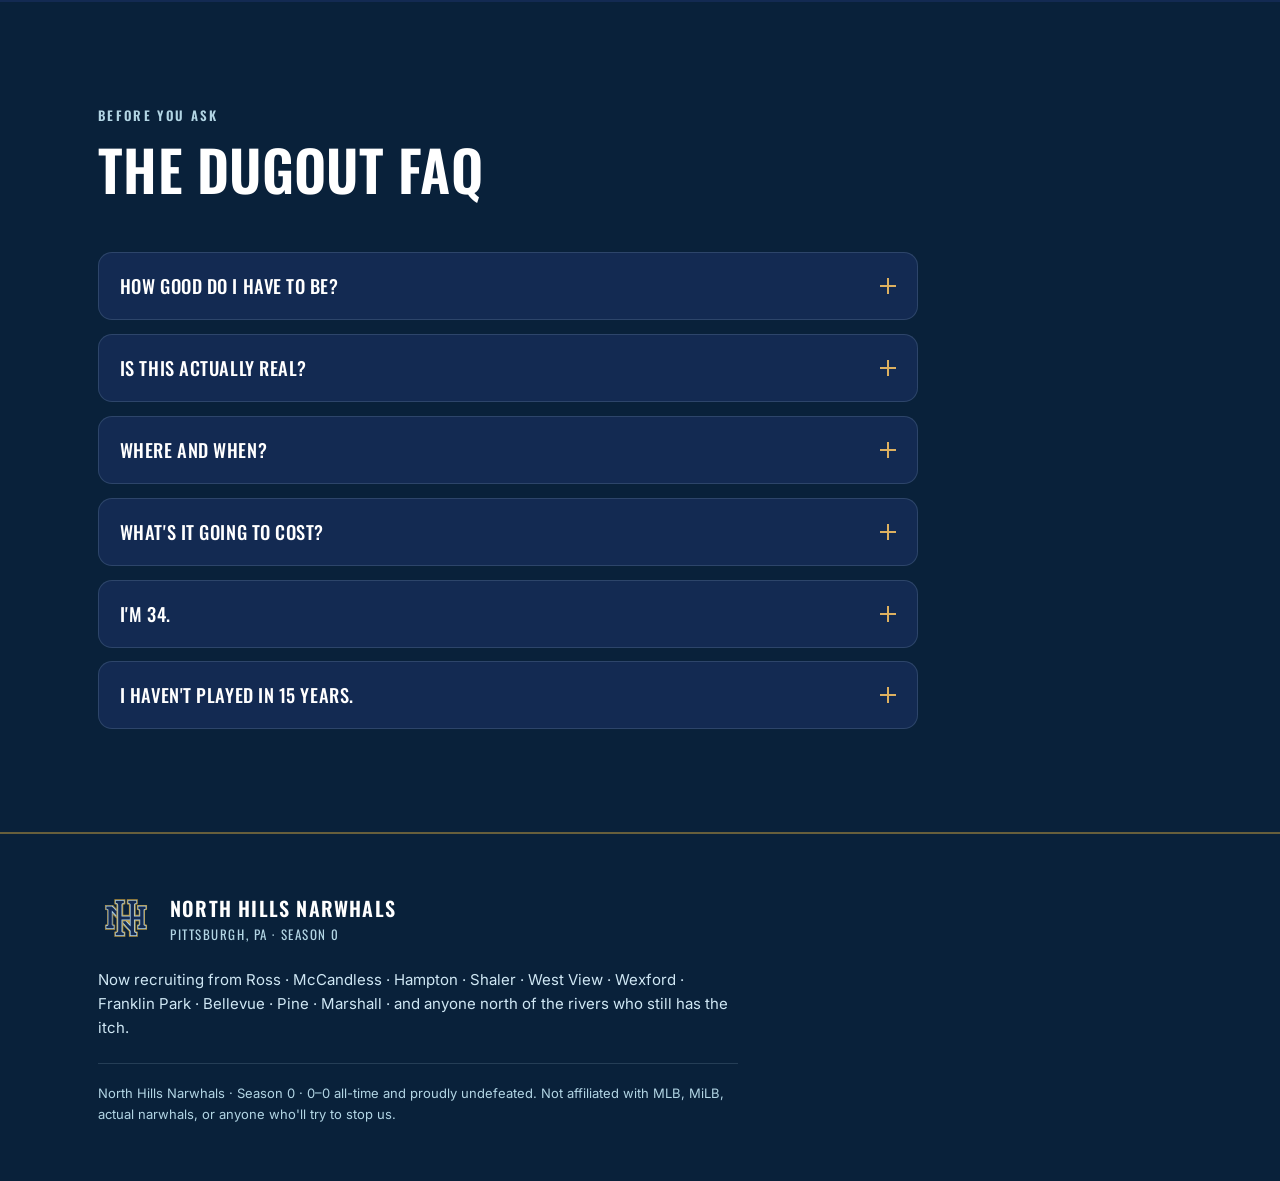
==== commit ddc05b3f: "Punchier hero headline: 'We don't exist yet. Change that.'" ====
--- a/index.html
+++ b/index.html
@@ -101,7 +101,7 @@
       <div class="container hero-inner">
         <div class="hero-copy reveal">
           <p class="eyebrow">North Hills, Pittsburgh · 35 &amp; over · hardball</p>
-          <h1 id="hero-title" class="hero-title">The Narwhals<br />don't exist yet.</h1>
+          <h1 id="hero-title" class="hero-title">We don't exist yet.<br />Change that.</h1>
           <p class="lede">A 35-and-over baseball team forming in the North Hills. Real bases, real innings, slightly less range than we had at 22. We need nine guys who still own a glove and aren't afraid to find out.</p>
           <div class="hero-actions">
             <a class="btn btn-gold" href="#signup">Claim a roster spot</a>
